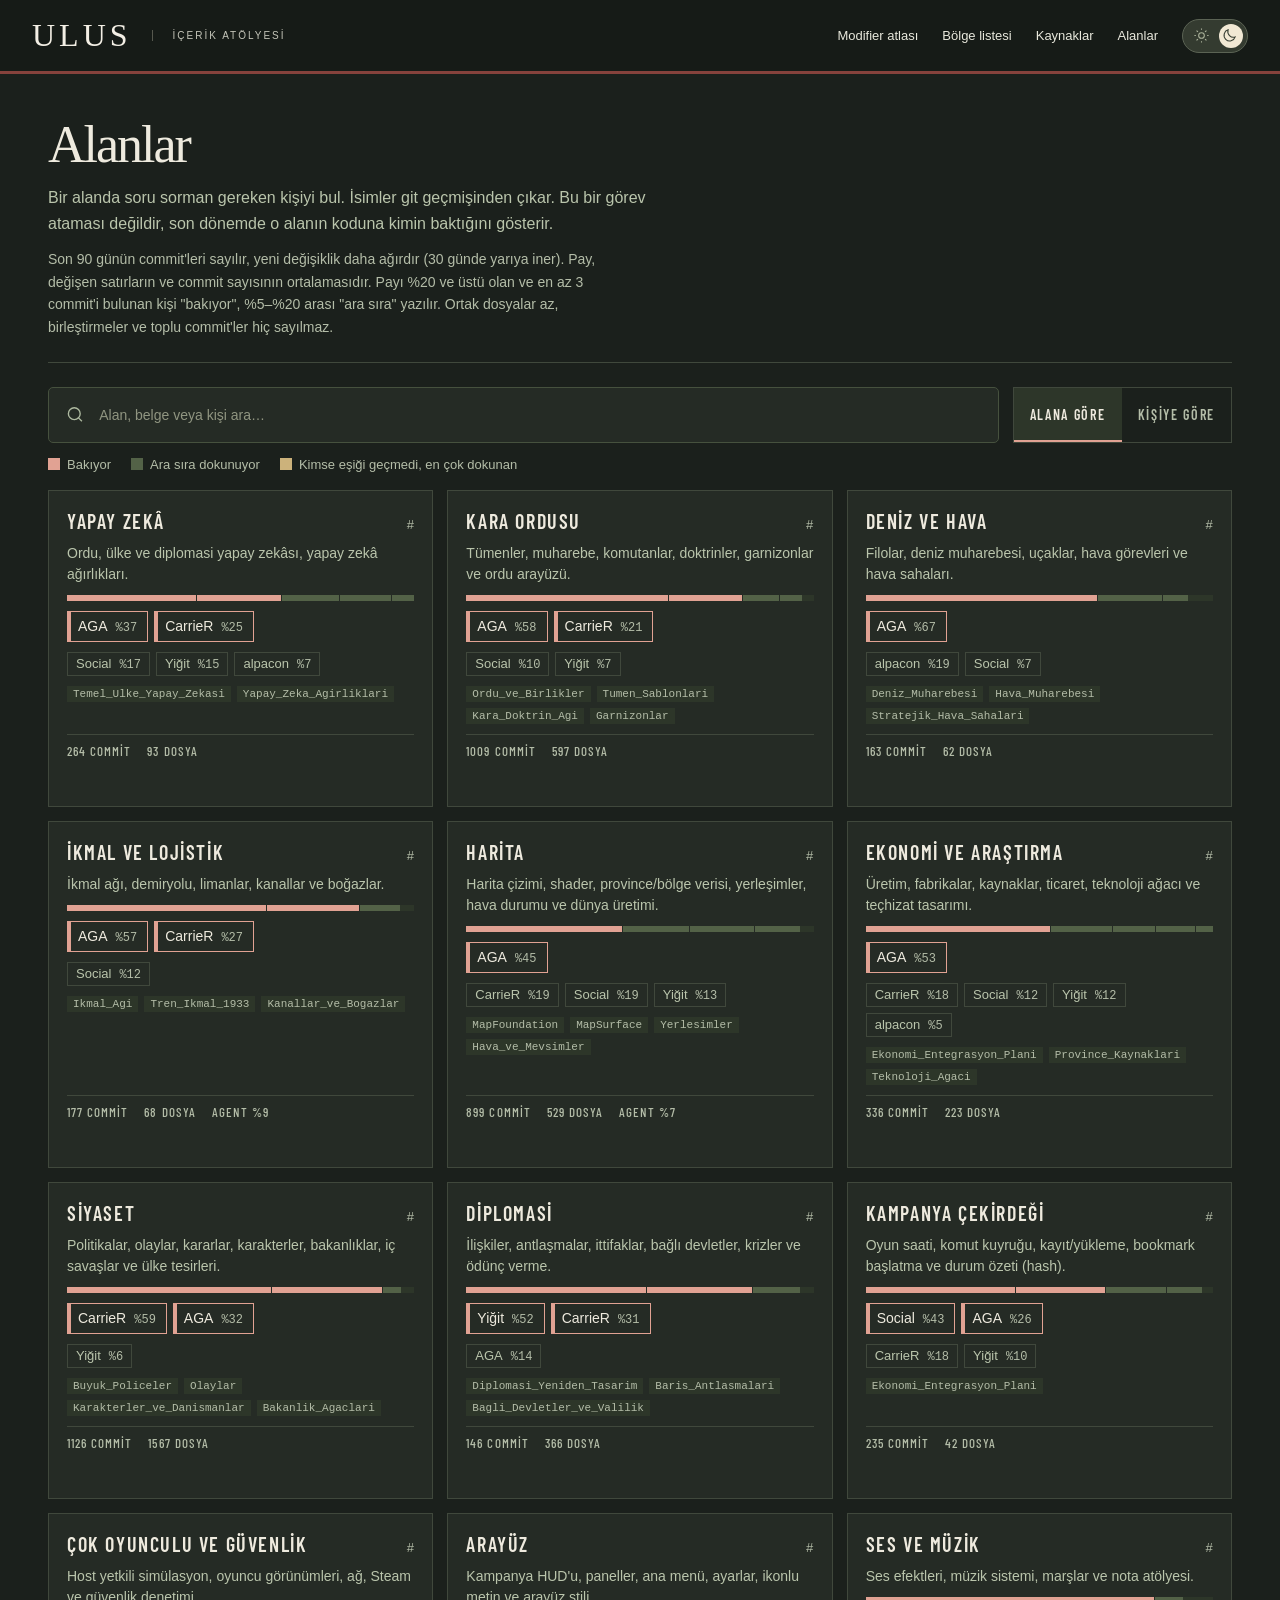
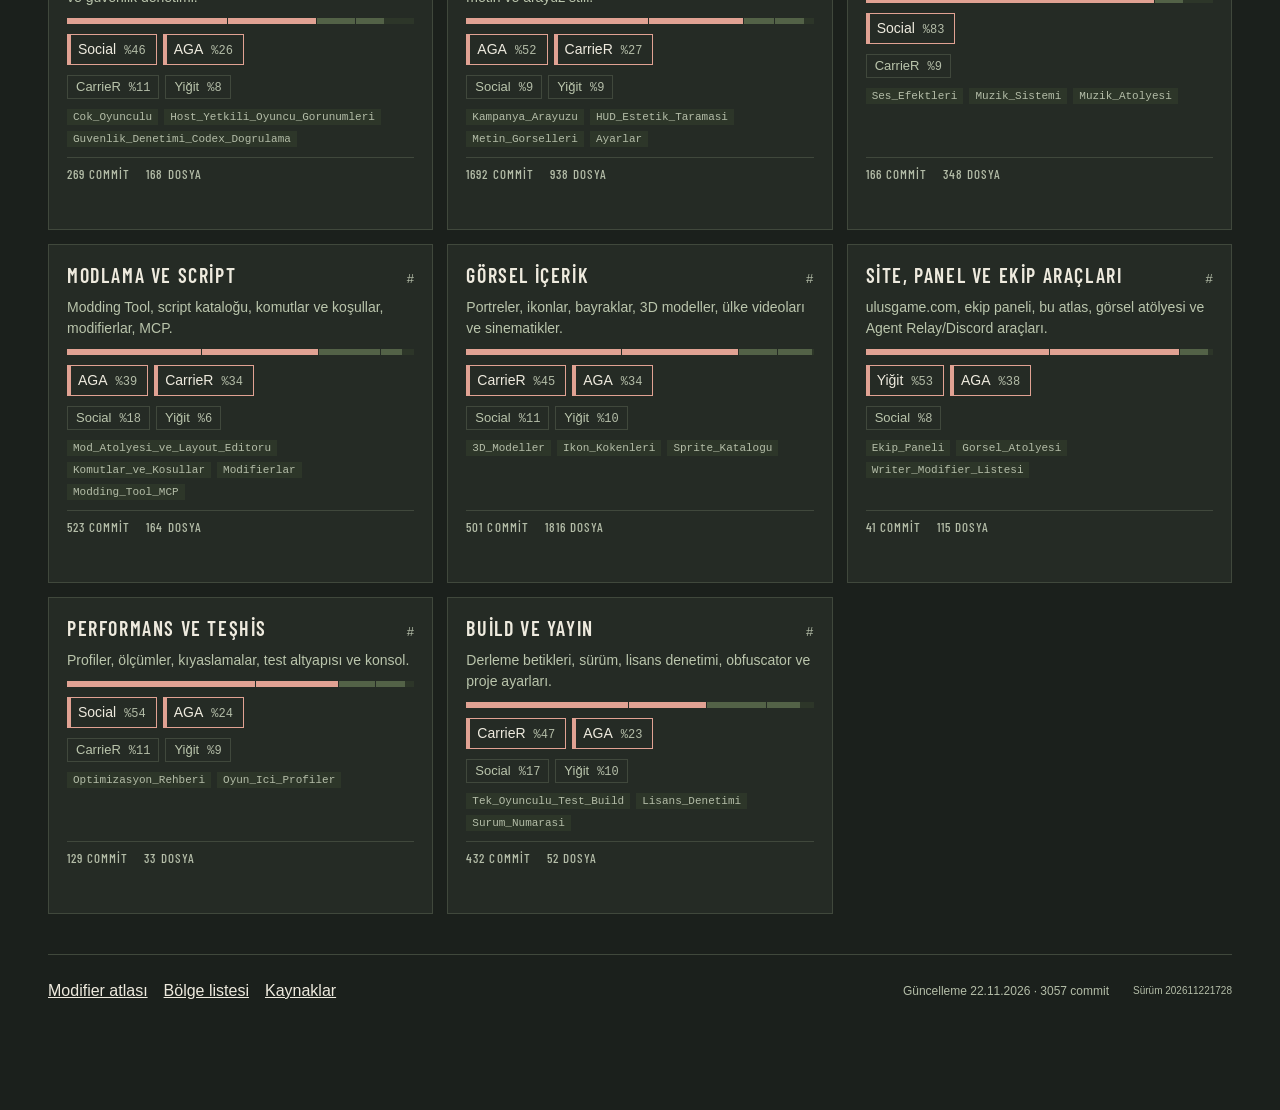
==== alanlar.html @ 279a250a "alan sayfası Atlasa Alanlar sayfası eklendi: hangi alana (yapay zekâ, ordu, harita, siyaset…) son 90" ====
<!doctype html>
<html lang="tr" data-theme="dark">
<head>
  <meta charset="utf-8">
  <meta name="viewport" content="width=device-width, initial-scale=1">
  <meta name="theme-color" content="#0d181d">
  <meta name="description" content="ULUS ekibinde hangi alana son dönemde kimin baktığı: git geçmişinden yapay zekâ, ordu, harita, siyaset ve diğer alanlar.">
  <title>Alanlar · ULUS</title>
  <script>window.ATLAS_VERSION='202611221728';(()=>{const check=()=>{try{fetch('version.json?t='+Date.now(),{cache:'no-store'}).then(r=>r.ok?r.json():null).then(v=>{if(!v||!v.version||v.version===window.ATLAS_VERSION)return;const u=new URL(location.href);if(u.searchParams.get('_v')===v.version)return;u.searchParams.set('_v',v.version);location.replace(u.href);}).catch(()=>{});}catch(e){}};check();addEventListener('pageshow',e=>{if(e.persisted)check();});document.addEventListener('visibilitychange',()=>{if(document.visibilityState==='visible')check();});document.addEventListener('DOMContentLoaded',()=>{for(const n of document.querySelectorAll('[data-atlas-version]'))n.textContent='Sürüm '+window.ATLAS_VERSION;});})();</script>
  <script src="theme.js?v=202611221728"></script>
  <link rel="icon" href="favicon.svg" type="image/svg+xml">
  <link rel="preconnect" href="https://fonts.googleapis.com">
  <link rel="preconnect" href="https://fonts.gstatic.com" crossorigin>
  <link rel="stylesheet" href="https://fonts.googleapis.com/css2?family=Barlow+Condensed:wght@500;600&family=Barlow:wght@400;500&family=Oswald:wght@500;600&display=swap">
  <link rel="stylesheet" href="style.css?v=202611221728">
  <link rel="stylesheet" href="atlas.css?v=202611221728">
  <link rel="stylesheet" href="theme.css?v=202611221728">
  <link rel="stylesheet" href="areas.css?v=202611221728">
  <script src="areas-data.js?v=202611221728" defer></script>
  <script src="areas.js?v=202611221728" defer></script>
</head>
<body>
  <a class="skip-link" href="#areaCatalogue">Alanlara geç</a>
  <header class="topbar area-header">
    <a class="brand" href="./" aria-label="ULUS Modifier Atlası ana sayfa">ULUS<span>İÇERİK ATÖLYESİ</span></a>
    <nav aria-label="Üst menü"><a href="./">Modifier atlası</a><a href="bolgeler.html">Bölge listesi</a><a href="kaynaklar.html">Kaynaklar</a><a href="alanlar.html" aria-current="page" class="nav-current">Alanlar</a><button type="button" class="theme-toggle" id="themeToggle" aria-label="Karanlık mod" aria-pressed="true" title="Aydınlık moda geç"><svg class="theme-sun" viewBox="0 0 24 24" fill="none" stroke="currentColor" stroke-width="1.5" aria-hidden="true"><circle cx="12" cy="12" r="4"/><path d="M12 2v2m0 16v2M2 12h2m16 0h2M5 5l2 2m10 10 2 2M5 19l2-2M17 7l2-2"/></svg><svg class="theme-moon" viewBox="0 0 24 24" fill="none" stroke="currentColor" stroke-width="1.5" aria-hidden="true"><path d="M20 14A8 8 0 0 1 10 4a8 8 0 1 0 10 10Z"/></svg></button></nav>
  </header>

  <main class="area-main">
    <section class="area-hero" aria-labelledby="pageTitle">
      <h1 id="pageTitle">Alanlar</h1>
      <p>Bir alanda soru sorman gereken kişiyi bul. İsimler git geçmişinden çıkar. Bu bir görev ataması değildir, son dönemde o alanın koduna kimin baktığını gösterir.</p>
      <p class="area-rule" id="areaRule"></p>
    </section>

    <section id="areaCatalogue" class="area-catalogue" aria-label="Alanlar">
      <div class="area-toolbar">
        <div class="search-box">
          <svg viewBox="0 0 24 24" fill="none" stroke="currentColor" stroke-width="1.6" aria-hidden="true"><circle cx="11" cy="11" r="7"/><path d="m20 20-4-4"/></svg>
          <input id="areaSearch" type="search" placeholder="Alan, belge veya kişi ara…" autocomplete="off" aria-label="Alan, belge veya kişi ara">
        </div>
        <div class="area-view" role="group" aria-label="Görünüm">
          <button type="button" data-view="alan" aria-pressed="true">Alana göre</button>
          <button type="button" data-view="kisi" aria-pressed="false">Kişiye göre</button>
        </div>
      </div>
      <ul class="area-legend" aria-label="İşaretler">
        <li><i class="chip-swatch lead" aria-hidden="true"></i>Bakıyor</li>
        <li><i class="chip-swatch occasional" aria-hidden="true"></i>Ara sıra dokunuyor</li>
        <li><i class="chip-swatch top" aria-hidden="true"></i>Kimse eşiği geçmedi, en çok dokunan</li>
      </ul>
      <div id="areaList" class="area-grid"></div>
      <p class="area-empty" id="areaEmpty" role="status" hidden>Bu aramayla eşleşen alan ya da kişi yok.</p>
      <noscript><p>Alanları görmek için JavaScript'i etkinleştir.</p></noscript>
    </section>

    <footer>
      <nav class="area-footer-links" aria-label="Atlas sayfaları"><a href="./">Modifier atlası</a><a href="bolgeler.html">Bölge listesi</a><a href="kaynaklar.html">Kaynaklar</a></nav>
      <span class="area-generated" id="areaGenerated"></span>
      <span class="footer-version" data-atlas-version></span>
    </footer>
  </main>
</body>
</html>
---- style.css ----
@charset "UTF-8";
:root{--paper:#f7f5ef;--white:#fffefa;--ink:#272a27;--muted:#73766e;--line:#dedfd5;--red:#8c3033;--red-soft:#f3e7e3;--olive:#687359;--gold:#b09561;--blue:#557b88;--radius:5px;font-family:"Segoe UI",Arial,sans-serif;color:var(--ink);background:var(--paper);font-synthesis:none;scroll-behavior:smooth}
*{box-sizing:border-box}body{margin:0}button,input,select{font:inherit}button,a,input,select{touch-action:manipulation}button{cursor:pointer}a{color:inherit}button{color:inherit}button:focus-visible,a:focus-visible,input:focus-visible,select:focus-visible{outline:3px solid #bd8154;outline-offset:4px}button:disabled{opacity:.45;cursor:not-allowed}[hidden]{display:none!important}.skip-link{position:fixed;z-index:99;top:8px;left:8px;background:var(--white);padding:12px;transform:translateY(-150%)}.skip-link:focus{transform:none}.small-cap{font-size:10px;font-weight:700;letter-spacing:1.6px}.topbar{height:86px;background:#252724;color:#f3efe5;display:flex;align-items:center;justify-content:space-between;padding:0 45px;border-bottom:3px solid var(--red)}.brand{font-family:Georgia,"Times New Roman",serif;text-decoration:none;font-size:38px;letter-spacing:4px;display:flex;align-items:center;gap:24px}.brand span{font:10px "Segoe UI",sans-serif;letter-spacing:2px;display:block;border-left:1px solid #56584e;padding-left:24px;color:#c4c5b9}.topbar nav{display:flex;align-items:center;gap:29px}.topbar nav a{font-size:12px;text-decoration:none;color:#e8e8dc}.topbar nav a:hover{color:#e6b8a7}.topbar nav a span{margin-left:5px}.edition{font-size:9px;letter-spacing:1.3px;color:#b7b9a8;border-left:1px solid #55584c;padding-left:29px}.layout{display:grid;grid-template-columns:226px minmax(0,1fr);max-width:1720px;margin:auto}.sidebar{padding:38px 19px;border-right:1px solid var(--line);position:sticky;top:0;height:100vh;align-self:start}.sidebar-heading{display:flex;justify-content:space-between;align-items:center;padding:0 10px;margin-bottom:27px}.index-mark{color:#919383;font-size:10px}.category-nav{display:grid;gap:7px}.nav-category{background:transparent;position:relative;border:0;border-radius:3px;display:flex;align-items:center;gap:10px;text-align:left;padding:13px 10px;width:100%;font-size:12px;line-height:1.3}.nav-category:hover{background:#eeeee5}.nav-category.active{background:var(--red-soft);color:var(--red)}.nav-category.active:before{content:"";width:3px;background:var(--red);height:23px;position:absolute;left:-19px;top:12px}.nav-category .nav-icon{width:20px;height:20px;display:flex;align-items:center}.nav-category svg{width:19px;height:19px}.nav-category .nav-count{margin-left:auto;font-size:10px;color:#8b8d7f;font-variant-numeric:tabular-nums}.nav-category.active .nav-count{color:var(--red)}.nav-label{flex:1}.nav-divider{height:1px;background:var(--line);margin:15px 10px}.sidebar-note{margin:40px 10px 20px;padding-top:24px;border-top:1px solid var(--line);display:flex;gap:11px}.note-symbol{border:1px solid #9ca08c;color:#7a8069;width:19px;height:19px;display:inline-flex;align-items:center;justify-content:center;border-radius:50%;font:italic 12px Georgia;flex-shrink:0}.sidebar-note p{margin:0;color:var(--muted);font-size:11px;line-height:1.9}.sidebar-note strong{color:#4e5545;font-weight:500}.sidebar-guide{margin:0 10px;display:flex;justify-content:space-between;font-size:10px;text-decoration:none;color:var(--red)}main{padding:47px 49px 0;min-width:0}.hero{display:grid;grid-template-columns:minmax(0,1fr) 350px;gap:35px;padding-bottom:42px;border-bottom:1px solid var(--line);align-items:center}.eyebrow{font-size:9px;font-weight:700;letter-spacing:1.9px;display:flex;align-items:center;gap:9px}.red-line{display:inline-block;width:22px;height:2px;background:var(--red)}h1{font:normal clamp(46px,4.7vw,71px)/1.12 Georgia,"Times New Roman",serif;letter-spacing:-3px;margin:25px 0 20px}h1 em{color:var(--red);font-weight:normal}.hero-copy>p{font-size:13px;color:#73766b;line-height:1.85;margin:0}.hero-meta{display:flex;gap:17px;color:#828575;font-size:9px;align-items:center;margin-top:25px}.hero-meta>span+span{padding-left:17px;border-left:1px solid var(--line)}.live-dot{width:5px;height:5px;border-radius:50%;background:var(--olive);display:inline-block;margin-right:5px;vertical-align:middle}.atlas-graphic{border:1px solid #d7dacd;background:#efefe7;position:relative;border-radius:3px;overflow:hidden}.graphic-top{display:flex;justify-content:space-between;padding:16px 18px;color:#687059;border-bottom:1px solid #dce0d0}.graphic-top .small-cap{font-size:8px;letter-spacing:1.5px}.mini-cross{font-size:16px;line-height:10px}.graphic-body{padding:23px 18px;display:flex;gap:20px;align-items:center}.donut{width:148px;height:148px;border-radius:50%;background:conic-gradient(var(--olive) 0 88.3721%,#c5aa78 88.3721% 97.6744%,#a6afa5 97.6744% 100%);position:relative;flex-shrink:0;display:grid;place-items:center;transform:rotate(-90deg)}.donut:before{content:"";position:absolute;inset:10px;background:#efefe7;border-radius:50%}.donut>div{position:relative;transform:rotate(90deg);text-align:center}.donut strong{display:block;font:normal 45px Georgia;letter-spacing:-3px}.donut strong span{font-size:15px;color:#929780;letter-spacing:-1px}.donut small{font-size:8px;color:#818773;display:block;margin-top:5px}.chart-legend{display:grid;gap:16px;flex:1}.chart-legend>span{font-size:9px;display:flex;align-items:center;gap:5px;white-space:nowrap}.chart-legend b{font-weight:600;margin-right:2px}.dot{width:6px;height:6px;border-radius:50%;display:inline-block;margin-right:2px}.active-dot{background:var(--olive)}.inactive-dot{background:#b99c65}.system-dot{background:#929f94}.graphic-bottom{display:flex;justify-content:space-between;border-top:1px solid #d7dbcd;padding:11px 14px;font-size:8px;color:#767e67}.catalogue{padding-top:35px;scroll-margin-top:20px}.catalogue-top{display:flex;justify-content:space-between;align-items:flex-end;margin-bottom:24px}.section-number{color:var(--red);font-size:8px;letter-spacing:1.6px}h2{font:normal 28px/1.2 Georgia,"Times New Roman",serif;letter-spacing:-.8px;margin:9px 0 0}.text-button{font-size:10px;border:0;background:transparent;color:var(--muted);padding:8px 0}.text-button span{font-size:15px;margin-left:8px}.search-row{display:flex;gap:14px}.search-box{height:52px;display:flex;align-items:center;gap:11px;background:var(--white);border:1px solid #d9dcd0;border-radius:3px;padding:0 16px;flex:1;min-width:0}.search-box:focus-within{border-color:var(--red)}.search-box svg{width:19px;height:19px;color:#838a77}.search-box input{width:100%;border:0;background:transparent;font-size:12px;outline:none;color:var(--ink);min-width:0}.search-box input::placeholder{color:#909581}.search-box input:focus-visible{outline:0}.search-box kbd{border:1px solid var(--line);padding:2px 6px;color:#9c9f94;border-radius:3px;font:11px monospace}.scenario-select{min-width:177px;border:1px solid #d9dcd0;border-radius:3px;background:var(--white);height:52px;display:flex;flex-direction:column;justify-content:center;padding:6px 12px}.scenario-select>span{font-size:8px;color:var(--muted);text-transform:uppercase;letter-spacing:1px;margin-bottom:3px}.scenario-select select{border:0;background:transparent;font-size:10px;color:#555e49;width:100%;outline-offset:2px}.filter-row{display:flex;justify-content:space-between;align-items:center;padding-top:18px;border-bottom:1px solid var(--line);gap:12px}.status-tabs{display:flex;gap:19px}.status-tabs button{border:0;border-bottom:2px solid transparent;background:none;font-size:10px;padding:10px 0 13px;color:var(--muted);white-space:nowrap}.status-tabs button.selected{border-color:var(--red);color:var(--red);font-weight:600}.status-tabs b{font-size:8px;font-weight:400;background:#e9ebe1;border-radius:3px;padding:2px 5px;margin-left:5px}.status-tabs button.selected b{background:var(--red-soft)}.result-count{font-size:9px;color:#8b907f;white-space:nowrap}.results-heading{display:flex;justify-content:space-between;align-items:center;margin:24px 0 15px;font-size:8px;color:#7e8573;letter-spacing:1.2px;font-weight:600}.key-hint{font-size:8px;letter-spacing:0;font-weight:400;color:#999f8d}.cards{display:grid;grid-template-columns:repeat(3,minmax(0,1fr));gap:14px}.modifier-card{--category-color:var(--olive);background:var(--white);border:1px solid #dedfd4;border-radius:3px;position:relative;transition:transform .15s,border-color .15s,box-shadow .15s;min-width:0}.modifier-card:hover{border-color:#b5baa5;box-shadow:0 4px 12px #34382008;transform:translateY(-2px)}.card-open{display:block;width:100%;height:100%;border:0;background:transparent;text-align:left;padding:18px 18px 13px;position:relative}.card-top{display:flex;justify-content:space-between;align-items:center;margin-bottom:15px;gap:5px}.card-icon{color:var(--category-color);width:31px;height:31px;border-radius:3px;background:color-mix(in srgb,var(--category-color) 9%,transparent);display:grid;place-items:center}.card-icon svg{width:19px;height:19px}.card-badges{display:flex;gap:5px;align-items:center;flex-wrap:wrap;justify-content:flex-end}.badge{font-size:8px;font-weight:500;padding:4px 6px;border-radius:3px;white-space:nowrap;background:#eef0e7;color:#7b846b}.badge-1939{background:#f4ebdf;color:#96743f}.badge-inactive{background:#f5edde;color:#9b773b}.badge-system{background:#e9eef0;color:#6c828c}.modifier-card h3{font:normal 18px/1.32 Georgia,"Times New Roman",serif;letter-spacing:-.35px;margin:0 0 9px;min-height:24px}.card-key{display:block;font:9px/1.45 Consolas,"Courier New",monospace;color:#8a907f;overflow-wrap:anywhere;margin-bottom:12px}.card-description{font-size:10px;line-height:1.8;margin:0;color:#818676;display:-webkit-box;-webkit-line-clamp:2;-webkit-box-orient:vertical;overflow:hidden;min-height:36px}.card-bottom{border-top:1px solid #eceee5;margin-top:16px;padding-top:11px;display:flex;justify-content:space-between;align-items:center;font-size:8px;color:#8d9481}.card-bottom .arrow{font-size:15px;color:var(--category-color)}.modifier-card[data-status="inactive"]{background:#fcfaf4}.modifier-card[data-status="system"]{background:#f6f9f7}.scope-note{font-size:11px;line-height:1.8;padding:14px 18px;background:#eeeede;border-left:3px solid var(--gold);margin-top:18px;color:#696d57}.empty-state{text-align:center;padding:65px 15px;border:1px dashed var(--line)}.empty-state>span{font-size:55px;color:#9ba18c}.empty-state h3{font:24px Georgia}.empty-state p{color:var(--muted);font-size:12px}.empty-state button{background:var(--red);color:var(--white);padding:10px 18px;border:0;border-radius:3px;font-size:11px}.guide{border-top:1px solid var(--line);padding:50px 0;margin-top:54px;display:grid;grid-template-columns:1fr 1.6fr;gap:50px;scroll-margin-top:20px}.guide-title h2{font-size:35px;line-height:1.18;margin:18px 0}.guide-title h2 em{color:var(--red);font-weight:normal}.guide-title p{font-size:12px;color:var(--muted);line-height:1.8;max-width:230px}.guide-content{display:grid;gap:23px}.scale-row{display:flex;gap:18px;padding-bottom:22px;border-bottom:1px solid var(--line)}.scale-row:last-child{border:0;padding-bottom:0}.scale-number{font:12px Georgia;color:#919780;padding-top:4px}.scale-row>div{flex:1;min-width:0}.scale-row h3{margin:0;font:21px Georgia;display:flex;justify-content:space-between}.scale-row h3>span{color:var(--red);font-size:20px}.scale-row p{font-size:10px;color:var(--muted);margin:6px 0 9px}.scale-row code{font-size:9px;color:#899277;background:#eeefe6;padding:4px 6px;border-radius:3px}.scale-demo{margin-top:16px;display:flex;gap:10px;align-items:center;font-size:10px}.scale-demo>span{color:var(--muted)}.scale-demo strong{font-weight:500;color:var(--red)}.demo-bar{height:7px;display:flex;flex:1;background:#e9ebdf;border-radius:1px;overflow:hidden;max-width:130px}.demo-bar i{background:#a4ac92}.demo-bar b{background:var(--red);min-width:3px}.scale-demo small{margin-left:auto;font-size:9px;color:#7c846c}.slot-demo{display:flex;gap:8px;align-items:center;margin-top:16px}.slot-demo i,.slot-demo b{width:26px;height:26px;background:#e6e9dc;border:1px solid #cbd0bc;display:grid;place-items:center;font-size:12px;font-style:normal;color:#859074}.slot-demo b{background:var(--red-soft);color:var(--red);border-color:#d9b4aa}.slot-demo>span{color:#8b947c;font-size:11px;margin:0 3px}.slot-demo small{margin-left:auto;font-size:9px;color:#7c846c}.notes-grid{border-top:1px solid var(--line);display:grid;grid-template-columns:repeat(2,1fr);gap:28px 45px;padding:35px 0 45px}.notes-grid article>.small-cap{font-size:8px;color:var(--red)}.notes-grid h3{font:19px Georgia;margin:10px 0}.notes-grid p{font-size:11px;color:var(--muted);line-height:1.9;margin:0}.notes-grid code{font-size:10px;color:#626c52}footer{border-top:1px solid var(--line);padding:27px 0 30px;display:flex;align-items:center;gap:30px}.footer-brand{font:26px Georgia;letter-spacing:3px}.footer-brand span{display:block;font:7px "Segoe UI",sans-serif;letter-spacing:1.4px;margin-top:5px;color:var(--red)}footer p{font-size:8px;color:#979c8b;line-height:1.8;flex:1}footer>a{font-size:9px;color:var(--muted);text-decoration:none}dialog{width:min(600px,calc(100% - 32px));max-height:90vh;border:1px solid #cfd3c1;background:var(--white);border-radius:5px;padding:26px;box-shadow:0 24px 80px #14181040;color:var(--ink)}dialog::backdrop{background:#20251f80;backdrop-filter:blur(3px)}.dialog-head{display:flex;justify-content:space-between;align-items:center;margin-bottom:18px;color:var(--red)}.icon-button{border:1px solid var(--line);width:30px;height:30px;border-radius:3px;background:transparent;font-size:12px}.detail-title{font:32px/1.17 Georgia;margin:0 0 10px;letter-spacing:-.8px}.detail-key-row{display:flex;gap:10px;align-items:center;margin-bottom:20px;flex-wrap:wrap}.detail-key-row code{font-size:12px;color:#818a73;overflow-wrap:anywhere}.copy-key{border:0;background:#eef0e7;color:#687557;padding:5px 9px;font-size:9px;border-radius:3px}.detail-description{font-size:13px;line-height:1.85;color:#6d7562}.detail-facts{display:grid;grid-template-columns:1fr 1fr;gap:15px;margin:22px 0;border-block:1px solid var(--line);padding:16px 0}.detail-facts span{font-size:9px;display:block;color:#8e9780;margin-bottom:6px;text-transform:uppercase;letter-spacing:1px}.detail-facts strong{font-size:11px;font-weight:500}.value-editor{display:flex;align-items:center;justify-content:space-between;gap:15px;margin:20px 0}.value-editor label{font-size:11px;font-weight:600}.value-editor label small{font-size:10px;font-weight:400;display:block;margin-top:5px;color:#8c957d}.value-editor input{width:110px;border:1px solid #cfd4c2;border-radius:3px;background:var(--paper);padding:10px;font-size:14px}.value-result{padding:13px 14px;background:#eff2e8;color:#6b785a;display:flex;justify-content:space-between;align-items:center;font-size:10px;margin-bottom:17px}.value-result strong{font:22px Georgia;color:var(--red)}.code-label{display:flex;align-items:center;justify-content:space-between;margin:20px 0 9px}.code-label>.small-cap{color:#858d78;font-size:8px}.code-label button,.dialog-actions button{background:var(--red);color:#fff6e8;border:0;border-radius:3px;padding:8px 13px;font-size:10px}.code-box{white-space:pre-wrap;overflow-wrap:anywhere;font:11px/1.8 Consolas,monospace;background:#292d26;color:#e6e9da;padding:17px;border-radius:3px;margin:0}.detail-note{font-size:10px;color:#89927c;line-height:1.8;margin:13px 0 0}.detail-alert{font-size:12px;color:#8b6a39;background:#f6efdf;padding:15px;line-height:1.8;border-left:3px solid #b79b69}.dialog-actions{display:flex;justify-content:flex-end;margin-top:20px}.toast{position:fixed;bottom:26px;left:50%;transform:translate(-50%,15px);opacity:0;background:#2a3027;color:#f9f5e9;padding:12px 22px;border-radius:4px;font-size:12px;z-index:100;pointer-events:none;transition:opacity .2s,transform .2s;box-shadow:0 4px 20px #1d271d26}.toast.visible{opacity:1;transform:translate(-50%,0)}.noscript{background:#f6dfb5;padding:20px;position:fixed;bottom:0;left:0;right:0;text-align:center}
.card-description{font-size:12px}.card-key{font-size:10px}.card-bottom{font-size:9px}.badge{font-size:9px}.status-tabs button{font-size:11px}
@media(min-width:1550px){main{padding-inline:62px}.hero{grid-template-columns:1fr 380px}.graphic-body{gap:27px}.cards{gap:18px}.card-open{padding:22px}}
@media(max-width:1250px){.topbar{padding-inline:28px}.edition{display:none}.layout{grid-template-columns:205px minmax(0,1fr)}main{padding:34px 30px 0}.hero{grid-template-columns:1fr 315px;gap:22px}.graphic-body{gap:12px;padding:20px 14px}.donut{width:132px;height:132px}.chart-legend>span{font-size:8px}.hero-meta{font-size:8px;gap:9px}.hero-meta>span+span{padding-left:9px}.cards{grid-template-columns:repeat(2,minmax(0,1fr))}.sidebar{padding-inline:15px}.nav-category.active:before{left:-15px}.guide{gap:30px}}
@media(max-width:1000px){.hero{grid-template-columns:1fr}.atlas-graphic{display:none}.hero-meta{font-size:9px;gap:15px}.hero-meta>span+span{padding-left:15px}.guide{grid-template-columns:1fr}.guide-title p{max-width:100%}.guide-title h2 br{display:none}.guide-title h2 em{margin-left:5px}.key-hint{display:none}.topbar nav{gap:20px}.brand span{font-size:8px;letter-spacing:1.2px}.status-tabs{gap:13px}.status-tabs button{font-size:9px}.scenario-select{min-width:155px}.result-count{font-size:8px}.notes-grid{gap:25px}}
@media(max-width:740px){.topbar{height:72px;padding:0 21px}.brand{font-size:30px;gap:13px}.brand span{padding-left:13px;font-size:7px;letter-spacing:1px}.topbar nav a{font-size:10px}.topbar nav a:first-child{display:none}.layout{display:flex;flex-direction:column}.sidebar{position:static;height:auto;width:100%;padding:12px 0;border-right:0;border-bottom:1px solid var(--line);overflow:hidden;order:0}.sidebar-heading,.sidebar-note,.sidebar-guide,.nav-divider{display:none}.category-nav{display:flex;gap:5px;overflow-x:auto;scrollbar-width:thin;padding:0 17px 4px}.nav-category{width:auto;min-width:max-content;padding:10px;font-size:10px;gap:7px}.nav-category .nav-icon{width:16px;height:16px}.nav-category svg{width:16px;height:16px}.nav-category.active:before{display:none}.nav-category .nav-count{font-size:8px;margin-left:3px}main{width:100%;padding:30px 21px 0}.hero{padding-bottom:30px}.eyebrow{font-size:8px;letter-spacing:1.25px}h1{font-size:53px;letter-spacing:-2.5px;margin:20px 0 14px}.hero-copy>p{font-size:12px}.hero-meta{margin-top:19px;font-size:8px;gap:10px}.hero-meta>span+span{padding-left:10px}.catalogue{padding-top:27px}.catalogue-top{margin-bottom:20px}h2{font-size:26px}.text-button{font-size:9px}.search-row{flex-direction:column;gap:10px}.search-box{flex:auto;height:48px;padding:0 12px}.search-box input{font-size:11px}.scenario-select{height:39px;flex-direction:row;justify-content:space-between;align-items:center;padding-inline:12px}.scenario-select>span{margin:0}.scenario-select select{width:auto;font-size:10px}.filter-row{align-items:stretch;gap:0;flex-direction:column;padding-top:11px}.status-tabs{justify-content:space-between;gap:8px}.status-tabs button{font-size:9px;padding-bottom:11px}.status-tabs b{font-size:7px;margin-left:3px;padding-inline:4px}.result-count{text-align:right;padding:9px 0 8px}.cards{grid-template-columns:1fr;gap:12px}.results-heading{margin-top:20px}.card-open{padding:18px}.card-top{margin-bottom:12px}.modifier-card h3{font-size:22px;min-height:0}.card-description{font-size:12px;line-height:1.8;min-height:0}.card-key{font-size:10px}.badge{font-size:9px}.card-bottom{font-size:9px;margin-top:16px}.guide{margin-top:37px;padding:34px 0;gap:20px}.guide-title h2{font-size:31px}.guide-title h2 br{display:block}.guide-title h2 em{margin-left:0}.guide-title p{font-size:12px}.scale-row p{font-size:11px}.scale-row code{font-size:10px}.notes-grid{grid-template-columns:1fr;padding-top:29px;gap:25px}.notes-grid p{font-size:12px}.notes-grid h3{font-size:21px}footer{flex-wrap:wrap;gap:15px;padding-block:24px}footer p{flex-basis:70%;font-size:8px;margin:0}footer>a{margin-left:auto}dialog{padding:21px}.detail-title{font-size:29px}.code-box{font-size:10px}.detail-facts{gap:12px}}
@media(prefers-reduced-motion:reduce){:root{scroll-behavior:auto}*{transition:none!important}}
@media print{.topbar,.sidebar,.search-row,.filter-row,.text-button,.guide,dialog,.toast,.key-hint,.scope-note{display:none!important}.layout{display:block}main{padding:0}.hero{display:block;padding:10px 0}.hero-copy>p,.hero-meta,.atlas-graphic{display:none}h1{font-size:30px;margin:5px 0}.cards{grid-template-columns:repeat(2,1fr);gap:8px}.modifier-card{break-inside:avoid}.card-open{padding:12px}.card-description{-webkit-line-clamp:unset}.notes-grid{break-inside:avoid}.card-bottom .arrow{display:none}}
---- atlas.css ----
/* Reading and discovery layout. Theme colours remain in theme.css. */
:root{--soft-surface:#eef0e6;--secondary-ink:#626b58;--action-bg:#8c3033;--action-ink:#fff8ed;--status-border:#d2d7c7}
:root[data-theme="dark"]{--soft-surface:#2d3629;--secondary-ink:#bac5ac;--action-bg:#954b42;--action-ink:#fff5e5;--status-border:#536247}
html{scroll-padding-top:94px}
.topbar{height:74px;padding:0 32px;position:sticky;top:0;z-index:20}
.brand{font-size:32px;gap:20px}.brand span{font-size:10px;padding-left:20px}
.topbar nav{gap:24px}.topbar nav a{font-size:13px}.edition{font-size:10px;padding-left:24px}
.layout{grid-template-columns:220px minmax(0,1fr);max-width:1680px}
.sidebar{top:74px;height:calc(100vh - 74px);padding:28px 16px;overflow-y:auto;scrollbar-width:thin}
.sidebar-heading{padding:0 10px;margin-bottom:18px}.small-cap{font-size:11px;letter-spacing:1.3px}
.category-nav{gap:4px}.nav-category{font-size:13px;padding:12px 10px;min-height:44px;gap:10px}
.nav-category .nav-count{font-size:12px}.nav-category.active:before{left:-16px;top:11px}
.nav-category.no-matches:not(.active){opacity:.5}.nav-count-hint{font-size:10px;color:var(--muted);line-height:1.6;margin:15px 10px 0}
.sidebar-note{margin:28px 10px 18px;padding-top:20px}.sidebar-note p{font-size:12px;line-height:1.8}.sidebar-guide{font-size:12px}
main{padding:28px 36px 80px}
.hero{grid-template-columns:minmax(0,1fr) 326px;gap:32px;padding-bottom:25px}
.eyebrow{font-size:10px;letter-spacing:1.5px}
h1{font-size:52px;letter-spacing:-2px;margin:14px 0 12px;line-height:1.1}
.hero-copy>p{font-size:14px;line-height:1.65}.hero-meta{font-size:11px;margin-top:16px;gap:16px;flex-wrap:wrap}.hero-meta>span+span{padding-left:16px}
.atlas-graphic{display:block;padding:18px;border-radius:5px}
.overview-heading{display:flex;align-items:baseline;justify-content:space-between;gap:15px}
.overview-heading>strong{font:32px Georgia;white-space:nowrap}.overview-heading>strong span{font:12px "Segoe UI",sans-serif;letter-spacing:0;color:var(--muted)}
.overview-heading>span{font-size:11px;color:var(--muted)}
.overview-bar{display:flex;height:8px;gap:3px;border-radius:4px;overflow:hidden;margin:13px 0}
.overview-bar i{flex:139;background:var(--olive)}.overview-bar b{flex:8;background:#b99c65}.overview-bar span{flex:2;background:#929f94}
.chart-legend{display:flex;gap:12px;justify-content:space-between}.chart-legend>span{font-size:10px;gap:3px}.dot{width:6px;height:6px}
.graphic-bottom{margin:16px -18px -18px;padding:10px 16px;font-size:10px;gap:12px}
.catalogue{padding-top:24px;scroll-margin-top:90px}.catalogue-top{margin-bottom:16px;align-items:center}.catalogue-top h2{font-size:24px;margin:0}
.text-button{font-size:12px;padding:8px 0}.text-button span{margin-left:5px}
.search-row{display:flex;gap:12px}.search-box{height:56px;padding:0 16px;gap:12px;border-radius:5px}.search-box input{font-size:14px}.search-box svg{width:21px;height:21px}.search-box kbd{font-size:12px}
.scenario-select{height:56px;min-width:170px;padding:7px 12px;border-radius:5px}.scenario-select>span{font-size:10px;letter-spacing:.8px}.scenario-select select{font-size:12px;margin-top:3px}.scale-select{min-width:145px}
.filter-row{padding-top:10px;gap:0 14px;flex-wrap:wrap}.status-tabs{gap:22px}.status-tabs button{font-size:12px;padding:13px 0;min-height:44px}.status-tabs b{font-size:10px;padding:3px 6px}.result-count{font-size:12px}
.catalogue-toggles{display:flex;flex-wrap:wrap;gap:0 14px}
.catalogue-toggles label{display:inline-flex;align-items:center;gap:8px;min-height:44px;color:var(--ink);cursor:pointer}
.catalogue-toggles input{margin:0;accent-color:var(--brick,var(--red));cursor:pointer}
.resource-search-link{display:inline-block;margin:4px 0 12px}
@media(max-width:740px){.topbar nav .guide-nav{display:none}}
.scope-note{font-size:12px;padding:12px 16px;margin-top:16px;border-radius:0 4px 4px 0}
.results-heading{margin:23px 0 16px;align-items:center;gap:20px;letter-spacing:0;font-weight:400}
.results-heading h3{font:25px/1.2 Georgia;letter-spacing:-.5px;margin:0;color:var(--ink)}
.results-heading p{font-size:12px;line-height:1.65;max-width:660px;margin:6px 0 0;color:var(--muted)}
.results-title{display:flex;align-items:center;gap:12px;flex-wrap:wrap}.results-title .result-count{font-size:11px;border:1px solid var(--line);border-radius:20px;padding:4px 9px;margin:0}
.scale-help{font-size:11px;color:var(--red);text-decoration:none;white-space:nowrap}.scale-help span{margin-left:4px}
.army-filters{display:flex;gap:8px;flex-wrap:wrap;margin:0 0 18px}
.army-filters button{font-size:12px;border:1px solid var(--line);border-radius:20px;background:transparent;padding:8px 13px;min-height:36px;display:flex;gap:9px;align-items:center}
.army-filters button b{font-size:11px;font-weight:400;color:var(--muted)}
.army-filters button.selected{background:var(--soft-surface);border-color:var(--status-border);color:var(--ink)}
.cards{grid-template-columns:repeat(3,minmax(0,1fr));gap:16px;align-items:stretch}
.modifier-card{display:flex;flex-direction:column;padding:19px;border-radius:6px;transition:border-color .15s,box-shadow .15s,transform .15s}
.modifier-card:hover{transform:translateY(-2px)}
.modifier-card.in-bundle{border-color:var(--red)}
.card-top{display:flex;align-items:center;justify-content:space-between;margin:0 0 12px;gap:8px;min-height:28px}
.card-category{font-size:10px;color:var(--muted);display:flex;align-items:center;gap:7px;min-width:0}
.card-icon{width:26px;height:26px;flex-shrink:0}.card-icon svg{width:17px;height:17px}.badge{font-size:10px;padding:5px 7px}
.card-open{padding:0;height:auto;flex:1;display:flex;flex-direction:column;align-items:stretch;justify-content:flex-start;position:static}
.modifier-card h3{font:21px/1.3 Georgia;letter-spacing:-.4px;margin:0 0 10px;min-height:0}
.card-description{font-size:13px;line-height:1.7;-webkit-line-clamp:3;min-height:0;color:var(--muted)}
.card-change{align-self:flex-start;margin-top:6px;font-size:12px;font-weight:600;color:var(--red)}
.card-key-row{display:flex;align-items:center;gap:6px;padding:6px 6px 6px 10px;background:var(--soft-surface);border-radius:4px;margin-top:17px;border:1px solid transparent}
.card-key{font:11px/1.5 Consolas,monospace;color:var(--secondary-ink);margin:0;flex:1;overflow-wrap:anywhere;min-width:0;user-select:all}
.key-copy-button{width:28px;min-width:28px;height:28px;display:grid;place-items:center;border:0;border-radius:3px;background:transparent;color:var(--secondary-ink)}
.key-copy-button svg{width:15px;height:15px}.key-copy-button:hover{background:var(--white);color:var(--red)}
.key-bundle-button{font-size:10px;height:28px;padding:0 8px;border:1px solid var(--line);border-radius:3px;background:var(--white);color:var(--secondary-ink);white-space:nowrap;font-weight:500}
.key-bundle-button:hover{border-color:var(--red);color:var(--red)}
.key-bundle-button.added{background:var(--red-soft);border-color:var(--red);color:var(--red)}
.card-bottom{font-size:11px;margin-top:14px;padding-top:12px;min-height:30px;gap:8px}
.scale-hint{font-family:Consolas,monospace;font-size:10px;line-height:1.5;color:var(--muted)}
.card-details{display:flex;align-items:center;gap:6px;border:0;background:transparent;color:var(--red);padding:2px;min-width:24px;min-height:24px;font-size:18px;flex-wrap:wrap;justify-content:flex-end}
.bookmark-mark{font:9px "Segoe UI",sans-serif;color:var(--secondary-ink);border:1px solid var(--line);border-radius:3px;padding:3px 5px}
.doctrine-mark{border-color:#9c7b4f66;color:#9c7b4f}
:root[data-theme="dark"] .doctrine-mark{border-color:#ccb27b55;color:#ccb27b}
.empty-state{border-radius:6px;padding:40px 20px}.empty-state p{font-size:13px;line-height:1.8}.empty-state button{font-size:12px;min-height:40px;margin:8px 4px 0}.empty-state .secondary-action{background:transparent;color:var(--red);border:1px solid var(--line)}
.guide{margin-top:40px;padding:36px 0;gap:42px;scroll-margin-top:96px}.guide-title h2{font-size:34px}.guide-title p{font-size:13px;max-width:290px}
.scale-row h3{font-size:24px}.scale-row p{font-size:12px}.scale-row code{font-size:12px}.scale-number{font-size:13px}.scale-demo{font-size:12px}.scale-demo small,.slot-demo small{font-size:11px}.demo-bar{max-width:150px}
.notes-grid{gap:26px 36px;padding-bottom:34px}.notes-grid article>.small-cap{font-size:10px}.notes-grid h3{font-size:21px}.notes-grid p{font-size:12px}.notes-grid code{font-size:12px}
footer p{font-size:10px}footer>a{font-size:12px}.footer-brand span{font-size:8px}
dialog{padding:26px;width:min(640px,calc(100% - 32px));max-height:calc(100dvh - 48px);border-radius:8px;scrollbar-width:thin}
.dialog-head{margin-bottom:20px}.dialog-head>.small-cap{font-size:10px}.icon-button{width:36px;height:36px}
.detail-title{font-size:32px}.detail-key-row{gap:10px}.detail-key-row code{font-size:13px}.copy-key{font-size:11px;min-height:30px}
.detail-description{font-size:14px;line-height:1.75}.detail-facts{margin:18px 0}.detail-facts span{font-size:10px}.detail-facts strong{font-size:12px}
.detail-change{margin:10px 0;font-size:13px;line-height:1.5;color:var(--secondary-ink)}
.detail-change strong{color:var(--red)}
.detail-source{font-size:12px;line-height:1.65;color:var(--secondary-ink);background:var(--soft-surface);padding:10px 13px;border-radius:5px;margin:0 0 16px}
.value-editor{margin:18px 0 12px}.value-editor label{font-size:13px}.value-editor label small{font-size:12px;margin-top:7px}.value-editor input{font-size:17px;padding:10px;width:120px;min-height:44px}
.value-editor input[aria-invalid="true"]{border-color:var(--red)}
.value-presets{display:flex;gap:7px;align-items:center;flex-wrap:wrap;margin:0 0 14px}.value-presets>span{font-size:11px;color:var(--muted);margin-right:5px}
.value-presets button{font-size:11px;min-height:32px;padding:5px 9px;border:1px solid var(--line);border-radius:4px;background:transparent;color:var(--ink)}
.value-presets button:hover{border-color:var(--red);color:var(--red)}
.vanilla-samples{margin:0 0 16px;padding:11px 13px;border:1px solid var(--line);border-radius:5px;background:color-mix(in srgb,var(--soft-surface) 55%,transparent)}
.vanilla-samples-title{display:block;font-size:10px;letter-spacing:.9px;text-transform:uppercase;color:var(--muted);margin-bottom:8px;font-weight:600}
.vanilla-samples-list{display:flex;flex-wrap:wrap;gap:6px}
.sample-chip{font-size:11px;padding:5px 9px;border:1px solid var(--line);border-radius:4px;background:var(--white);color:var(--ink);display:inline-flex;align-items:center;gap:6px;text-align:left;line-height:1.3}
.sample-chip:hover{border-color:var(--red);color:var(--red)}
.sample-chip small{font-size:9px;text-transform:uppercase;letter-spacing:.6px;color:var(--muted);padding:1px 4px;background:var(--soft-surface);border-radius:3px}
.sample-chip b{font-family:Consolas,monospace;color:var(--red);font-weight:600}
.value-result{font-size:12px;padding:14px 16px;border-radius:5px;gap:14px}.value-result strong{font-size:27px;white-space:nowrap}
.format-tabs{display:flex;gap:6px;flex-wrap:wrap;margin:16px 0 8px}
.format-tabs button{font-size:11px;padding:6px 11px;border:1px solid var(--line);border-radius:4px;background:transparent;color:var(--muted)}
.format-tabs button.active{background:var(--soft-surface);border-color:var(--status-border);color:var(--ink);font-weight:600}
.code-label>.small-cap{font-size:9px;letter-spacing:1px}.code-label button,.dialog-actions button{font-size:12px;min-height:36px;padding:8px 12px;background:var(--action-bg);color:var(--action-ink)}
.dialog-actions{margin-top:18px;gap:10px;justify-content:space-between;flex-wrap:wrap}
.dialog-actions .secondary-btn{background:transparent;color:var(--ink);border:1px solid var(--line)}
.dialog-actions .secondary-btn:hover{border-color:var(--red);color:var(--red)}
.code-box{font-size:12px;line-height:1.8;padding:18px;border-radius:5px}.detail-note{font-size:11px;line-height:1.8}.detail-alert{font-size:13px;border-radius:0 4px 4px 0}
.toast{font-size:13px;max-width:calc(100% - 32px);width:max-content;text-align:center}

/* Floating multi-modifier bundle builder */
.bundle-bar{position:fixed;right:24px;bottom:20px;z-index:40;display:flex;align-items:center;justify-content:space-between;gap:18px;padding:12px 16px;border-radius:8px;background:var(--white);border:1px solid var(--red);box-shadow:0 12px 36px #00000045;max-width:calc(100% - 32px)}
.bundle-bar-info{display:flex;align-items:center;gap:12px;min-width:0}
.bundle-badge{background:var(--action-bg);color:var(--action-ink);font:600 12px Consolas,monospace;padding:5px 9px;border-radius:4px;white-space:nowrap}
.bundle-bar-info strong{display:block;font-size:13px;color:var(--ink)}
.bundle-bar-info small{display:block;font-size:11px;color:var(--muted);white-space:nowrap;overflow:hidden;text-overflow:ellipsis;max-width:260px}
.bundle-bar-actions{display:flex;align-items:center;gap:8px;flex-shrink:0}
.bundle-primary,.bundle-secondary{font-size:12px;min-height:36px;padding:7px 12px;border-radius:4px;border:0}
.bundle-primary{background:var(--action-bg);color:var(--action-ink);font-weight:600}
.bundle-secondary{background:var(--soft-surface);color:var(--ink);border:1px solid var(--line)}
.bundle-clear{width:32px;height:32px;border:1px solid var(--line);border-radius:4px;background:transparent;color:var(--muted);font-size:12px}
.bundle-clear:hover{border-color:var(--red);color:var(--red)}
.bundle-list{display:grid;gap:8px;margin:14px 0;max-height:260px;overflow-y:auto;padding-right:4px}
.bundle-item{display:grid;grid-template-columns:minmax(0,1fr) 105px 86px 30px;align-items:center;gap:10px;padding:9px 11px;border:1px solid var(--line);border-radius:5px;background:var(--soft-surface)}
.bundle-item-title strong{display:block;font-size:13px;line-height:1.3}
.bundle-item-title code{font:10px Consolas,monospace;color:var(--secondary-ink)}
.bundle-item input{width:100%;padding:6px 8px;font-size:13px;border:1px solid var(--line);border-radius:4px;background:var(--white);color:var(--ink)}
.bundle-item-preview{font:600 12px Georgia,serif;color:var(--red);text-align:right;white-space:nowrap}
.bundle-item button{width:28px;height:28px;border:0;border-radius:4px;background:transparent;color:var(--muted)}
.bundle-item button:hover{color:var(--red);background:var(--white)}

@media(min-width:1550px){main{padding-inline:46px}.cards{gap:20px}.modifier-card{padding:22px}}
@media(max-width:1240px){.cards{grid-template-columns:repeat(2,minmax(0,1fr))}.topbar{padding-inline:24px}.edition{display:none}main{padding-inline:28px}.hero{grid-template-columns:1fr 300px;gap:22px}.overview-heading>strong{font-size:28px}.chart-legend{gap:6px}.chart-legend>span{font-size:9px}}
@media(max-width:1130px){.hero{grid-template-columns:1fr}.atlas-graphic{display:none}.hero-meta{font-size:11px}.search-row{display:grid;grid-template-columns:1fr 1fr}.search-box{grid-column:1/-1}.scenario-select{min-width:0;height:48px;flex-direction:row;align-items:center;justify-content:space-between;gap:10px}.scenario-select select{width:auto;font-size:12px;margin:0}.scenario-select>span{margin:0}.status-tabs{gap:16px}.result-count{font-size:10px}.scale-help{display:none}}
@media(max-width:960px){.layout{grid-template-columns:195px minmax(0,1fr)}.sidebar{padding-inline:12px}.nav-category{font-size:12px;padding-inline:8px}.nav-category.active:before{left:-12px}main{padding-inline:24px}.nav-count-hint{font-size:9px}.nav-category .nav-count{font-size:11px}.sidebar-note{display:none}.sidebar-guide{margin-top:25px}.status-tabs{gap:11px}.status-tabs button{font-size:11px}.filter-row{flex-wrap:wrap;gap:0}.result-count{margin-left:auto;padding:10px 0;font-size:11px}.results-heading{margin-top:20px}.cards{gap:12px}.modifier-card{padding:16px}.card-category{font-size:9px}.card-key{font-size:10px}.card-description{font-size:12px}.modifier-card h3{font-size:21px}.guide{grid-template-columns:1fr;gap:20px}.guide-title p{max-width:none}.guide-title h2 br{display:none}.guide-title h2 em{margin-left:5px}.guide-content{gap:20px}}
@media(max-width:740px){html{scroll-padding-top:124px}.topbar{height:64px;padding-inline:20px}.brand{font-size:29px}.brand span,.topbar nav a:first-child{display:none}.topbar nav{gap:14px}.topbar nav a{font-size:11px}.layout{display:flex;flex-direction:column}.sidebar{position:sticky;top:64px;z-index:15;height:auto;background:var(--paper);padding:10px 0 7px;border-right:0;overflow:visible}.sidebar-heading,.nav-count-hint,.sidebar-guide,.nav-divider{display:none}.category-nav{display:flex;gap:6px;overflow-x:auto;padding:0 16px 4px;scrollbar-width:none}.nav-category{min-width:max-content;width:auto;padding:9px 11px;font-size:12px;min-height:38px;border:1px solid var(--line);border-radius:20px;gap:7px}.nav-category.active{border-color:var(--status-border)}.nav-category.active:before{display:none}.nav-category .nav-count{font-size:10px}.nav-icon{display:none!important}main{padding:22px 20px 96px}.hero{padding-bottom:21px}.eyebrow{font-size:9px;letter-spacing:1.1px}h1{font-size:44px;margin:12px 0;letter-spacing:-1.7px}.hero-copy>p{font-size:13px;line-height:1.7}.hero-meta{font-size:9px;margin-top:12px;gap:12px}.hero-meta>span+span{padding-left:12px}.catalogue{padding-top:20px;scroll-margin-top:129px}.catalogue-top h2{font-size:23px}.text-button{font-size:11px}.search-box{height:52px;padding:0 12px}.search-box input{font-size:13px}.search-box kbd{display:none}.search-row{gap:9px}.scenario-select{height:54px;flex-direction:column;align-items:flex-start;justify-content:center;padding:8px 10px;gap:4px}.scenario-select>span{font-size:9px}.scenario-select select{width:100%;font-size:11px}.filter-row{padding-top:9px;display:block}.status-tabs{gap:7px;justify-content:space-between}.status-tabs button{font-size:10px;padding:12px 0}.status-tabs b{font-size:9px;padding:3px 4px;margin-left:3px}.result-count{display:block;text-align:right;padding:9px 0}.results-heading{margin:19px 0 15px}.results-heading h3{font-size:25px}.results-heading p{font-size:12px}.army-filters{gap:6px;flex-wrap:nowrap;overflow-x:auto;padding-bottom:4px;margin-bottom:12px;scrollbar-width:none}.army-filters button{white-space:nowrap;flex-shrink:0;font-size:11px;padding:7px 11px}.cards{grid-template-columns:1fr;gap:13px}.modifier-card{padding:19px}.card-category{font-size:11px}.badge{font-size:10px}.modifier-card h3{font-size:24px}.card-description{font-size:14px;line-height:1.75;-webkit-line-clamp:3}.card-key{font-size:12px}.key-copy-button{width:34px;height:34px;min-width:34px}.card-bottom{font-size:12px}.scale-hint{font-size:11px}.card-details{min-height:32px}.bookmark-mark{font-size:10px}.guide{padding:30px 0;margin-top:30px;scroll-margin-top:130px}.guide-title h2{font-size:31px}.guide-title h2 br{display:block}.guide-title h2 em{margin-left:0}.guide-title p{font-size:13px}.scale-row{gap:13px}.scale-row h3{font-size:23px}.scale-row p{font-size:12px}.scale-row code{font-size:11px}.scale-demo small,.slot-demo small{font-size:10px}.notes-grid{grid-template-columns:1fr;gap:24px}.notes-grid p{font-size:13px}.notes-grid h3{font-size:23px}footer{gap:18px;align-items:flex-start}footer p{font-size:9px;flex-basis:60%}footer>a{font-size:11px}dialog{padding:20px;max-height:calc(100dvh - 28px);width:calc(100% - 24px)}.detail-title{font-size:29px}.detail-description{font-size:14px}.detail-facts{gap:12px}.detail-facts strong{font-size:11px}.detail-key-row code{font-size:12px}.value-presets{gap:6px}.value-presets>span{width:100%;margin:0 0 2px}.value-result{font-size:11px}.value-result strong{font-size:24px}.code-label>.small-cap{font-size:8px;letter-spacing:.7px}.code-box{font-size:11px}.detail-note{font-size:11px}.bundle-bar{left:12px;right:12px;bottom:12px;flex-direction:column;align-items:stretch;gap:10px}.bundle-bar-actions{justify-content:space-between}.bundle-primary,.bundle-secondary{flex:1}.bundle-item{grid-template-columns:1fr 86px 70px 28px;gap:6px}}
@media(prefers-reduced-motion:reduce){.modifier-card{transition:none}}
@media(max-width:740px){.hero-meta,.results-heading p{display:none}.results-title{gap:9px}.results-title .result-count{font-size:10px;padding:4px 8px;display:inline-block;text-align:left}.hero{padding-bottom:18px}.hero-copy>p{font-size:12px}.results-heading{margin-top:17px}}
@media print{.topbar,.sidebar,.army-filters,.scale-help,.key-copy-button,.key-bundle-button,.card-details,.nav-count-hint,.value-presets,.bundle-bar{display:none!important}.layout{display:block}main{padding:0}.hero{padding:0}.hero h1{font-size:30px}.cards{grid-template-columns:repeat(2,minmax(0,1fr));gap:8px}.modifier-card{padding:12px;break-inside:avoid}.card-description{-webkit-line-clamp:unset;font-size:11px}.card-open{flex:initial}.card-key-row{padding:6px;margin-top:10px}.card-key{font-size:10px}.card-category{font-size:9px}.card-bottom{margin-top:8px}.card-top{margin-bottom:8px}.modifier-card h3{font-size:18px}.results-heading h3{font-size:22px}}

.footer-version{font-size:10px;color:var(--muted);white-space:nowrap}
---- theme.css ----
/* Theme changes affect presentation only; catalogue data and filters stay intact. */
.theme-toggle{display:flex;align-items:center;justify-content:space-around;position:relative;flex-shrink:0;width:66px;height:34px;padding:4px;border:1px solid #5b6354;border-radius:20px;background:#343b30;color:#acb49c;isolation:isolate}
.theme-toggle:before{content:"";position:absolute;top:4px;left:4px;width:24px;height:24px;border-radius:50%;background:#f1e8d4;z-index:-1;transition:transform .18s ease}
.theme-toggle svg{width:17px;height:17px;pointer-events:none}
:root[data-theme="dark"] .theme-toggle:before{transform:translateX(32px)}
:root[data-theme="dark"] .theme-moon,:root[data-theme="light"] .theme-sun{color:#343b30}
.theme-toggle:hover{border-color:#d9c7a6}

:root[data-theme="dark"]{color-scheme:dark;--paper:#1b201c;--white:#252b25;--ink:#eeeade;--muted:#b4bda8;--line:#40483c;--red:#e1a293;--red-soft:#402d2a;--olive:#a1b184;--gold:#ccb27b;--blue:#9dbdc6}
:root[data-theme="light"]{color-scheme:light}

:root[data-theme="dark"] .topbar{background:#161b17;border-bottom-color:#86423c}
:root[data-theme="dark"] .nav-category:hover{background:#2e362b}
:root[data-theme="dark"] .nav-category.active{background:var(--red-soft)}
:root[data-theme="dark"] :is(.index-mark,.nav-count,.hero-copy>p,.hero-meta,.results-heading,.key-hint,.result-count,.card-key,.card-description,.card-bottom,.detail-key-row code,.detail-description,.detail-facts span,.value-editor label small,.detail-note,.code-label>.small-cap,.scale-number,.scale-demo>span,.scale-demo small,.slot-demo small,footer p,footer>a){color:var(--muted)}
:root[data-theme="dark"] :is(.sidebar-note strong,.note-symbol,.scenario-select select,.notes-grid code){color:#c9d2b9}
:root[data-theme="dark"] .note-symbol{border-color:#78866a}
:root[data-theme="dark"] .live-dot{background:#a1b184}

:root[data-theme="dark"] .atlas-graphic{background:#262e25;border-color:#46503d}
:root[data-theme="dark"] .graphic-top{color:#c4cfb2;border-color:#46503d}
:root[data-theme="dark"] .donut:before{background:#262e25}
:root[data-theme="dark"] .donut strong span,:root[data-theme="dark"] .donut small,:root[data-theme="dark"] .graphic-bottom{color:#c0cbad}
:root[data-theme="dark"] .graphic-bottom{border-color:#46503d}

:root[data-theme="dark"] :is(.search-box,.scenario-select,.modifier-card,dialog,.value-editor input){border-color:#46513e}
:root[data-theme="dark"] .search-box:focus-within{border-color:var(--red)}
:root[data-theme="dark"] :is(.search-box svg,.search-box input::placeholder,.search-box kbd){color:#aebaa0}
:root[data-theme="dark"] .status-tabs b{background:#333c2d;color:#c1ccae}
:root[data-theme="dark"] .status-tabs button.selected b{background:var(--red-soft);color:var(--red)}
:root[data-theme="dark"] .modifier-card:hover{border-color:#81916a;box-shadow:0 4px 16px #0003}
:root[data-theme="dark"] :is(.card-icon,.card-bottom .arrow){color:color-mix(in srgb,var(--category-color),#f5eedc 55%)}
:root[data-theme="dark"] .card-bottom{border-color:#3d4735}
:root[data-theme="dark"] .badge{background:#35412d;color:#c7d2b7}
:root[data-theme="dark"] :is(.badge-1939,.badge-inactive){background:#453b27;color:#dfc693}
:root[data-theme="dark"] .badge-system{background:#304045;color:#b6cdd4}
:root[data-theme="dark"] .modifier-card[data-status="inactive"]{background:#302d23}
:root[data-theme="dark"] .modifier-card[data-status="system"]{background:#253031}
:root[data-theme="dark"] .scope-note{background:#333423;border-color:#c3a76b;color:#d3d2b5}

:root[data-theme="dark"] .scale-row code{background:#303a29;color:#c6d2b5}
:root[data-theme="dark"] .demo-bar{background:#3a4430}
:root[data-theme="dark"] .demo-bar i{background:#879a6e}
:root[data-theme="dark"] .slot-demo i{background:#34412b;border-color:#60704d;color:#bdcdaa}
:root[data-theme="dark"] .slot-demo b{background:var(--red-soft);border-color:#966b5d;color:var(--red)}
:root[data-theme="dark"] .copy-key{background:#34422b;color:#cedbbe}
:root[data-theme="dark"] .value-result{background:#303e29;color:#c5d4b2}
:root[data-theme="dark"] .detail-alert{background:#403723;color:#e2ca97;border-color:#b79b69}
:root[data-theme="dark"] :is(.empty-state button,.code-label button,.dialog-actions button){background:#954b42;color:#fff5e5}
:root[data-theme="dark"] .code-box{background:#151b15;color:#e3ead7}
:root[data-theme="dark"] .toast{background:#e3e8d6;color:#26321d}

@media(max-width:740px){.topbar nav{gap:14px}.theme-toggle{width:62px;height:34px}:root[data-theme="dark"] .theme-toggle:before{transform:translateX(28px)}.brand span{display:none}}
@media print{.theme-toggle{display:none}:root[data-theme="dark"]{color-scheme:light;--paper:#fff;--white:#fff;--ink:#222;--muted:#444;--line:#bbb;--red:#8c3033}:root[data-theme="dark"] .modifier-card[data-status]{background:#fff}:root[data-theme="dark"] :is(.badge,.card-icon,.card-bottom .arrow){color:#333;background:#eee}}
---- areas.css ----
/* Alanlar sayfası (alanlar.html). Renk ve yazı değişkenleri theme.css'ten gelir; GitHub Pages sürümünün eski temasında olmayanlar için var() yedekleri vardır. */
.area-main{max-width:1280px;margin:0 auto;padding:42px 48px 80px}
.area-hero{padding-bottom:24px;border-bottom:1px solid var(--line)}
.area-hero h1{margin:0 0 12px}
.area-hero p{margin:0;max-width:72ch;color:var(--secondary-ink,var(--ink));font-size:16px;line-height:1.6}
.area-hero .area-rule{margin-top:12px;color:var(--muted);font-size:14px}
.area-catalogue{padding-top:24px}
.area-toolbar{display:flex;gap:14px;align-items:stretch}
.area-toolbar .search-box{flex:1}
.area-view{display:flex;border:1px solid var(--line)}
.area-view button{border:0;background:transparent;color:var(--muted);padding:0 16px;font:600 14px/1 var(--utility,"Barlow Condensed","Arial Narrow",sans-serif);letter-spacing:.12em;text-transform:uppercase;white-space:nowrap}
.area-view button[aria-pressed="true"]{color:var(--ink);background:var(--soft-surface,var(--red-soft));box-shadow:inset 0 -2px 0 var(--brick,var(--red))}
.area-legend{display:flex;flex-wrap:wrap;gap:8px 20px;list-style:none;margin:14px 0 18px;padding:0;color:var(--muted);font-size:13px}
.area-legend li{display:flex;align-items:center;gap:7px}
.chip-swatch{width:12px;height:12px;display:inline-block}
.chip-swatch.lead,.share-bar i.lead{background:var(--red)}
.chip-swatch.top,.share-bar i.top{background:var(--gold)}
.chip-swatch.occasional,.share-bar i.occasional{background:var(--status-border,var(--muted))}
.area-grid{display:grid;grid-template-columns:repeat(3,minmax(0,1fr));gap:14px}
.area-grid.people-grid{grid-template-columns:repeat(auto-fill,minmax(260px,1fr))}
.area-card{display:flex;flex-direction:column;gap:10px;min-width:0;padding:18px;background:var(--white);border:1px solid var(--line);scroll-margin-top:96px}
.area-card:target{border-color:var(--red);box-shadow:inset 0 -2px 0 var(--red)}
.area-card>header{display:flex;justify-content:space-between;align-items:baseline;gap:10px}
.area-card h2{margin:0;font:600 20px/1.2 var(--utility,"Barlow Condensed","Arial Narrow",sans-serif);letter-spacing:.08em;text-transform:uppercase;color:var(--ink)}
.area-anchor{color:var(--muted);text-decoration:none;font-family:var(--mono,Consolas,monospace);font-size:13px}
.area-anchor:hover{color:var(--red)}
.area-description{margin:0;color:var(--secondary-ink,var(--ink));font-size:14px;line-height:1.5}
.share-bar{display:flex;height:6px;background:var(--soft-surface,var(--red-soft));overflow:hidden}
.share-bar i{display:block;min-width:2px}
.share-bar i+i{box-shadow:inset 1px 0 0 var(--white)}
.person-list{display:flex;flex-wrap:wrap;gap:6px;list-style:none;margin:0;padding:0}
.person-chip{display:inline-flex;align-items:baseline;gap:8px;padding:6px 10px;border:1px solid var(--line);font-size:14px}
.person-chip strong{font-weight:500;color:var(--ink)}
.person-chip span{font-family:var(--mono,Consolas,monospace);font-size:12px;color:var(--muted)}
.person-chip.lead{border-color:var(--red);box-shadow:inset 3px 0 0 var(--red)}
.person-chip.top{border-color:var(--gold);box-shadow:inset 3px 0 0 var(--gold)}
.person-list.minor .person-chip{padding:3px 8px;font-size:13px;color:var(--muted)}
.person-list.minor .person-chip strong{color:var(--secondary-ink,var(--ink))}
.area-none{margin:0;color:var(--muted);font-size:13px}
.area-design{margin:0;font-size:14px;color:var(--secondary-ink,var(--ink))}
.area-design .small-cap{color:var(--muted);margin-right:6px}
.area-docs{margin:0;display:flex;flex-wrap:wrap;gap:6px}
.area-docs code{font-size:11px;color:var(--muted);background:var(--soft-surface,var(--red-soft));padding:2px 6px;overflow-wrap:anywhere}
.area-meta{margin-top:auto;padding-top:10px;border-top:1px solid var(--line);display:flex;flex-wrap:wrap;gap:6px 16px;font:500 13px/1 var(--utility,"Barlow Condensed","Arial Narrow",sans-serif);letter-spacing:.08em;text-transform:uppercase;color:var(--muted)}
.person-areas{list-style:none;margin:0;padding:0;display:grid;gap:2px}
.person-area{display:grid;grid-template-columns:minmax(0,1fr) auto 44px;gap:10px;align-items:baseline;padding:7px 0;border-bottom:1px solid var(--line);font-size:14px}
.person-area:last-child{border-bottom:0}
.person-area a{color:var(--ink);text-decoration:none;overflow-wrap:anywhere}
.person-area a:hover{color:var(--red)}
.person-area>span:last-child{font-family:var(--mono,Consolas,monospace);font-size:12px;color:var(--muted);text-align:right}
.person-area-role{font:600 11px/1 var(--utility,"Barlow Condensed","Arial Narrow",sans-serif);letter-spacing:.1em;text-transform:uppercase;color:var(--muted)}
.person-area.lead .person-area-role{color:var(--red)}
.person-area.top .person-area-role{color:var(--gold)}
.person-area.occasional a{color:var(--secondary-ink,var(--ink))}
.area-empty{color:var(--muted)}
.area-main>footer{display:flex;flex-wrap:wrap;align-items:center;gap:12px 24px;margin-top:40px}
.area-footer-links{display:flex;gap:16px;flex-wrap:wrap}
.area-generated{font-size:12px;color:var(--muted);margin-left:auto}
@media(max-width:1100px){.area-grid{grid-template-columns:repeat(2,minmax(0,1fr))}}
@media(max-width:740px){
  .area-main{padding:24px 16px 64px}
  .area-header nav a:first-child{display:inline}
  .area-header nav [aria-current="page"]{display:none}
  .area-header nav{gap:10px}
  .area-toolbar{flex-direction:column}
  .area-view{height:44px}
  .area-view button{flex:1}
  .area-grid{grid-template-columns:1fr}
  .area-generated{margin-left:0}
}
@media(max-width:400px){.area-header nav a[href="bolgeler.html"]{display:none}}
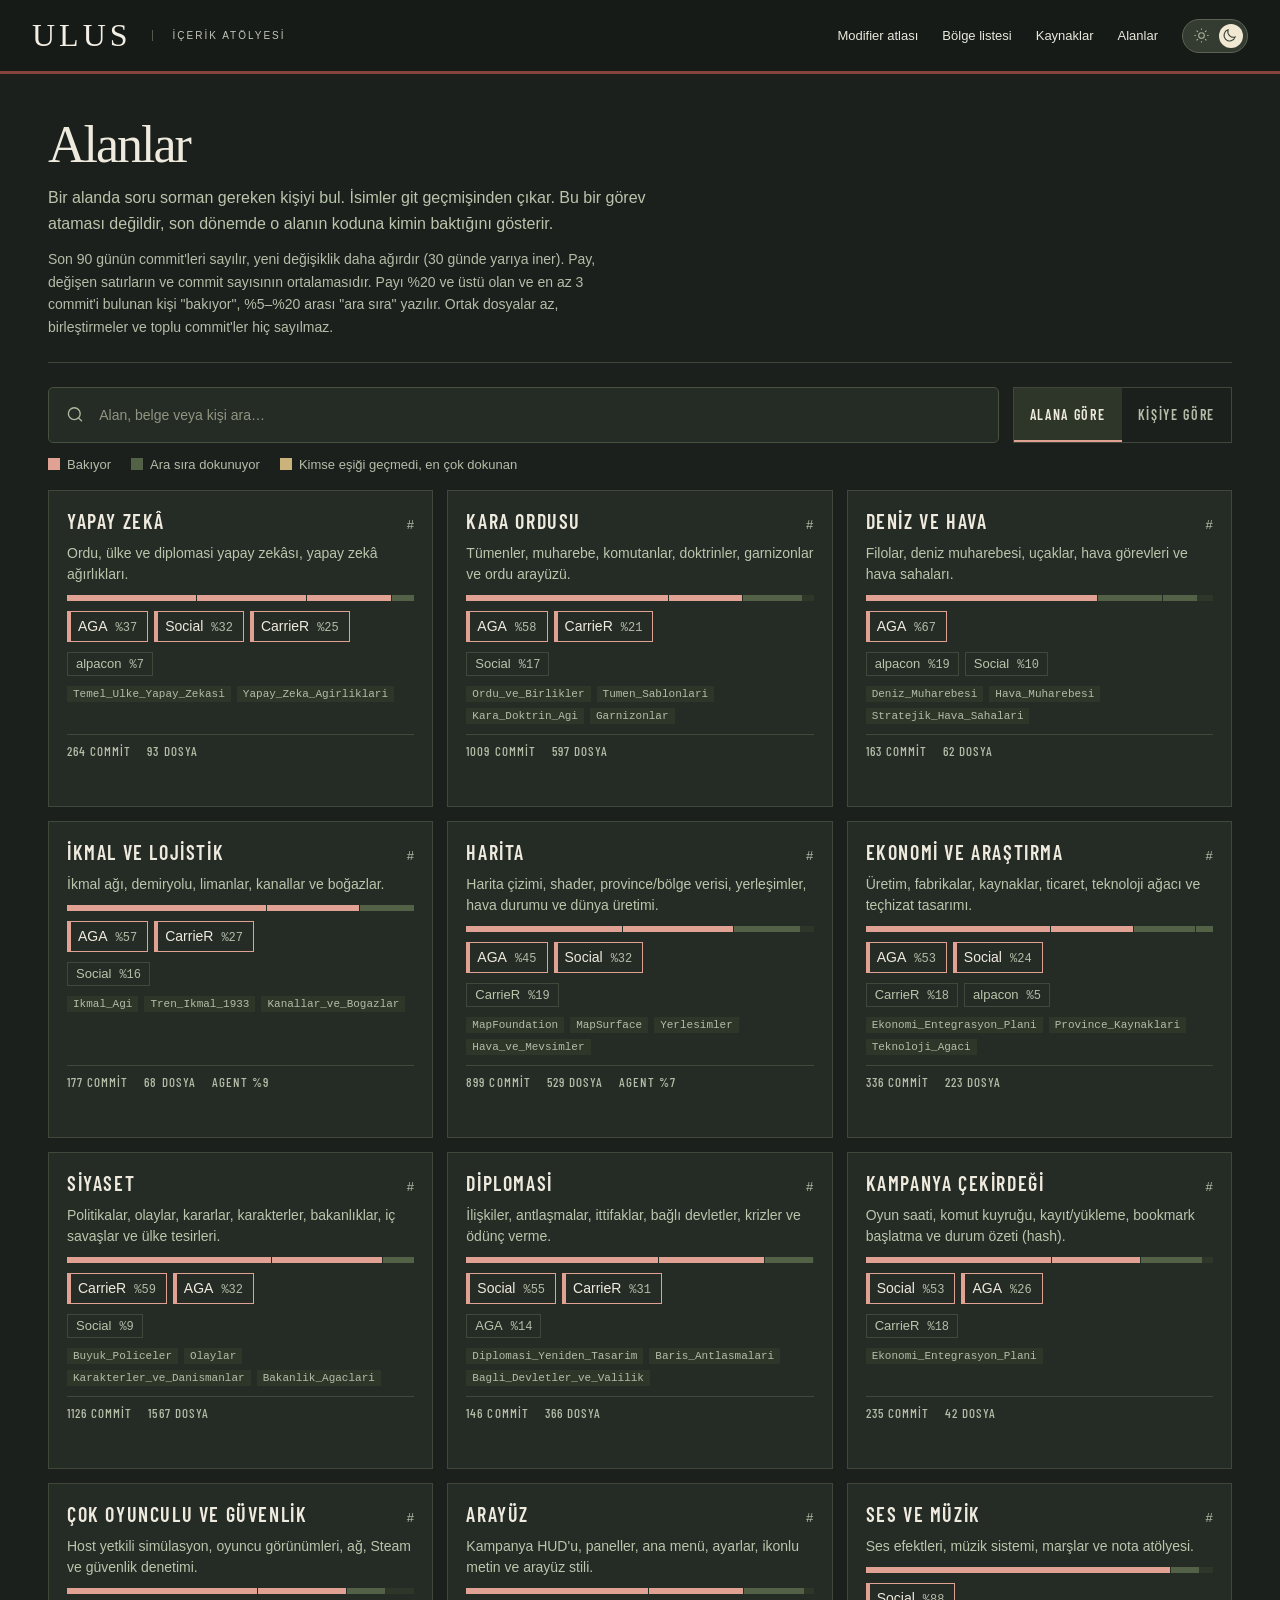
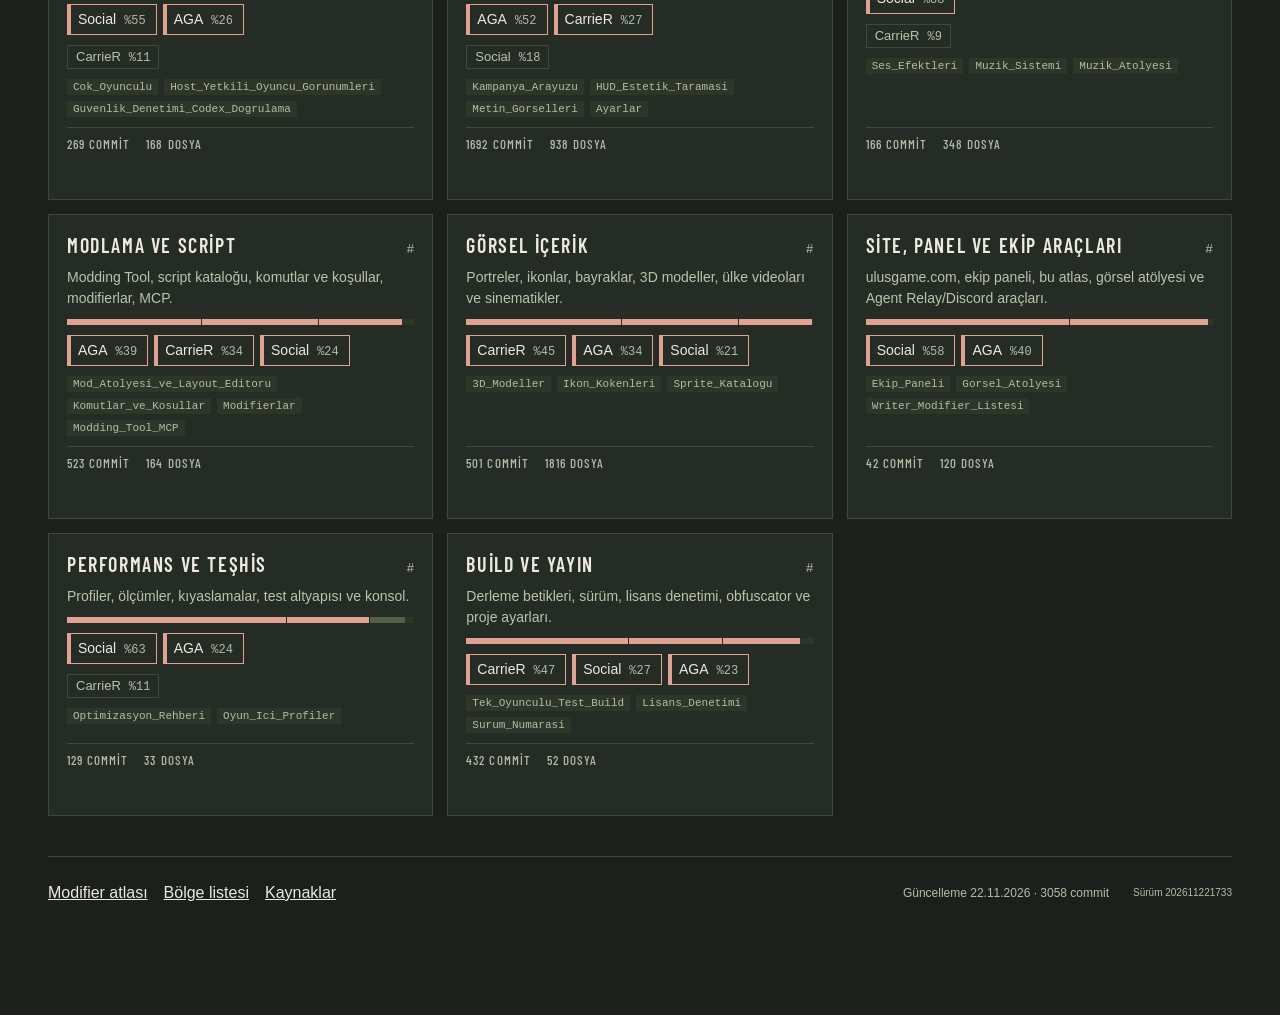
==== commit 677e47e0: "alan eşlemesi Yiğit Emre Katran git kimliği Social'a bağlandı; alanlar verisi yeniden üretildi.  Co-" ====
--- a/alanlar.html
+++ b/alanlar.html
@@ -6,18 +6,18 @@
   <meta name="theme-color" content="#0d181d">
   <meta name="description" content="ULUS ekibinde hangi alana son dönemde kimin baktığı: git geçmişinden yapay zekâ, ordu, harita, siyaset ve diğer alanlar.">
   <title>Alanlar · ULUS</title>
-  <script>window.ATLAS_VERSION='202611221728';(()=>{const check=()=>{try{fetch('version.json?t='+Date.now(),{cache:'no-store'}).then(r=>r.ok?r.json():null).then(v=>{if(!v||!v.version||v.version===window.ATLAS_VERSION)return;const u=new URL(location.href);if(u.searchParams.get('_v')===v.version)return;u.searchParams.set('_v',v.version);location.replace(u.href);}).catch(()=>{});}catch(e){}};check();addEventListener('pageshow',e=>{if(e.persisted)check();});document.addEventListener('visibilitychange',()=>{if(document.visibilityState==='visible')check();});document.addEventListener('DOMContentLoaded',()=>{for(const n of document.querySelectorAll('[data-atlas-version]'))n.textContent='Sürüm '+window.ATLAS_VERSION;});})();</script>
-  <script src="theme.js?v=202611221728"></script>
+  <script>window.ATLAS_VERSION='202611221733';(()=>{const check=()=>{try{fetch('version.json?t='+Date.now(),{cache:'no-store'}).then(r=>r.ok?r.json():null).then(v=>{if(!v||!v.version||v.version===window.ATLAS_VERSION)return;const u=new URL(location.href);if(u.searchParams.get('_v')===v.version)return;u.searchParams.set('_v',v.version);location.replace(u.href);}).catch(()=>{});}catch(e){}};check();addEventListener('pageshow',e=>{if(e.persisted)check();});document.addEventListener('visibilitychange',()=>{if(document.visibilityState==='visible')check();});document.addEventListener('DOMContentLoaded',()=>{for(const n of document.querySelectorAll('[data-atlas-version]'))n.textContent='Sürüm '+window.ATLAS_VERSION;});})();</script>
+  <script src="theme.js?v=202611221733"></script>
   <link rel="icon" href="favicon.svg" type="image/svg+xml">
   <link rel="preconnect" href="https://fonts.googleapis.com">
   <link rel="preconnect" href="https://fonts.gstatic.com" crossorigin>
   <link rel="stylesheet" href="https://fonts.googleapis.com/css2?family=Barlow+Condensed:wght@500;600&family=Barlow:wght@400;500&family=Oswald:wght@500;600&display=swap">
-  <link rel="stylesheet" href="style.css?v=202611221728">
-  <link rel="stylesheet" href="atlas.css?v=202611221728">
-  <link rel="stylesheet" href="theme.css?v=202611221728">
-  <link rel="stylesheet" href="areas.css?v=202611221728">
-  <script src="areas-data.js?v=202611221728" defer></script>
-  <script src="areas.js?v=202611221728" defer></script>
+  <link rel="stylesheet" href="style.css?v=202611221733">
+  <link rel="stylesheet" href="atlas.css?v=202611221733">
+  <link rel="stylesheet" href="theme.css?v=202611221733">
+  <link rel="stylesheet" href="areas.css?v=202611221733">
+  <script src="areas-data.js?v=202611221733" defer></script>
+  <script src="areas.js?v=202611221733" defer></script>
 </head>
 <body>
   <a class="skip-link" href="#areaCatalogue">Alanlara geç</a>
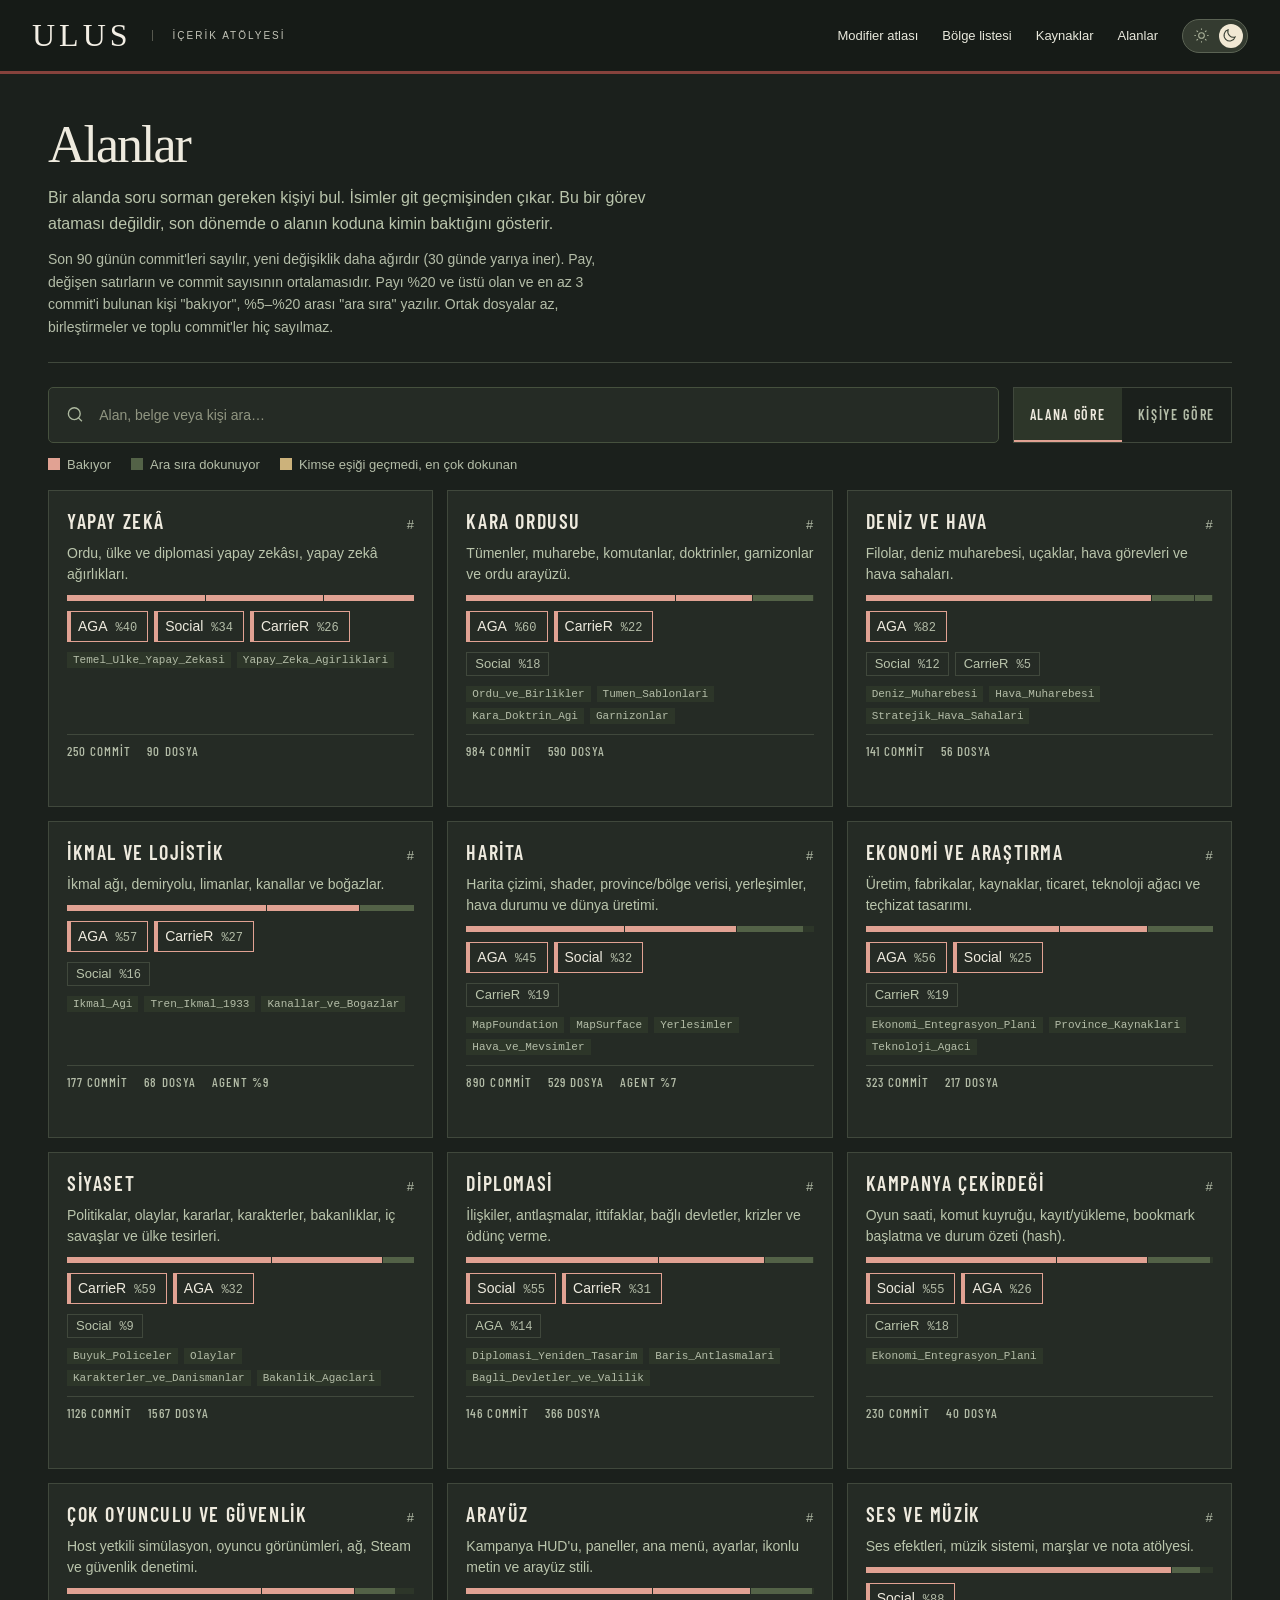
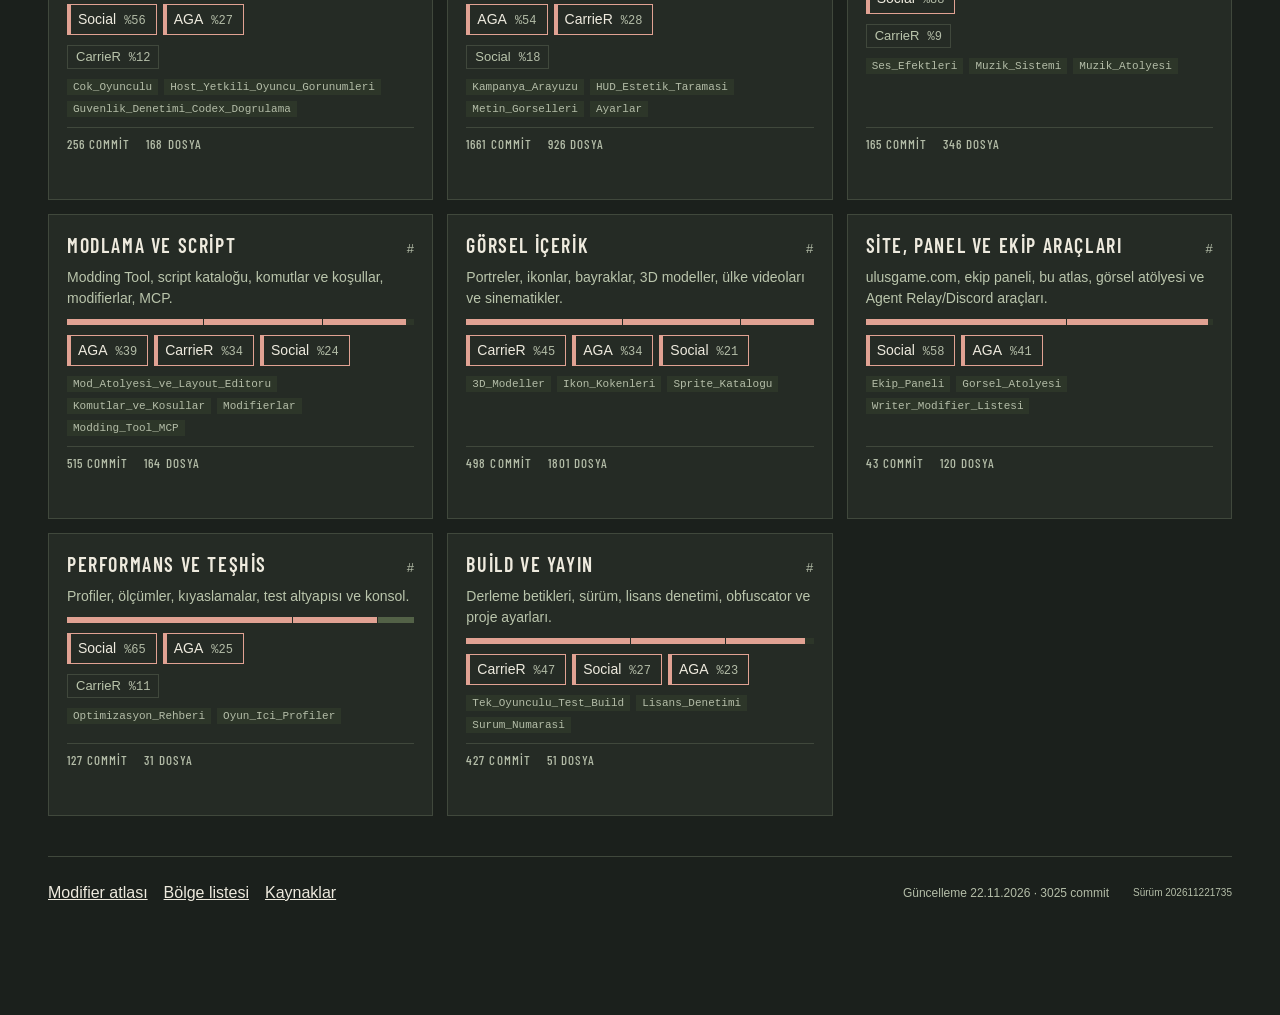
==== commit 2e624079: "ayrılan üye alpacon projeden ayrıldı; Alanlar verisinden çıkarıldı.  Co-Authored-By: Claude Opus 5.5" ====
--- a/alanlar.html
+++ b/alanlar.html
@@ -6,18 +6,18 @@
   <meta name="theme-color" content="#0d181d">
   <meta name="description" content="ULUS ekibinde hangi alana son dönemde kimin baktığı: git geçmişinden yapay zekâ, ordu, harita, siyaset ve diğer alanlar.">
   <title>Alanlar · ULUS</title>
-  <script>window.ATLAS_VERSION='202611221733';(()=>{const check=()=>{try{fetch('version.json?t='+Date.now(),{cache:'no-store'}).then(r=>r.ok?r.json():null).then(v=>{if(!v||!v.version||v.version===window.ATLAS_VERSION)return;const u=new URL(location.href);if(u.searchParams.get('_v')===v.version)return;u.searchParams.set('_v',v.version);location.replace(u.href);}).catch(()=>{});}catch(e){}};check();addEventListener('pageshow',e=>{if(e.persisted)check();});document.addEventListener('visibilitychange',()=>{if(document.visibilityState==='visible')check();});document.addEventListener('DOMContentLoaded',()=>{for(const n of document.querySelectorAll('[data-atlas-version]'))n.textContent='Sürüm '+window.ATLAS_VERSION;});})();</script>
-  <script src="theme.js?v=202611221733"></script>
+  <script>window.ATLAS_VERSION='202611221735';(()=>{const check=()=>{try{fetch('version.json?t='+Date.now(),{cache:'no-store'}).then(r=>r.ok?r.json():null).then(v=>{if(!v||!v.version||v.version===window.ATLAS_VERSION)return;const u=new URL(location.href);if(u.searchParams.get('_v')===v.version)return;u.searchParams.set('_v',v.version);location.replace(u.href);}).catch(()=>{});}catch(e){}};check();addEventListener('pageshow',e=>{if(e.persisted)check();});document.addEventListener('visibilitychange',()=>{if(document.visibilityState==='visible')check();});document.addEventListener('DOMContentLoaded',()=>{for(const n of document.querySelectorAll('[data-atlas-version]'))n.textContent='Sürüm '+window.ATLAS_VERSION;});})();</script>
+  <script src="theme.js?v=202611221735"></script>
   <link rel="icon" href="favicon.svg" type="image/svg+xml">
   <link rel="preconnect" href="https://fonts.googleapis.com">
   <link rel="preconnect" href="https://fonts.gstatic.com" crossorigin>
   <link rel="stylesheet" href="https://fonts.googleapis.com/css2?family=Barlow+Condensed:wght@500;600&family=Barlow:wght@400;500&family=Oswald:wght@500;600&display=swap">
-  <link rel="stylesheet" href="style.css?v=202611221733">
-  <link rel="stylesheet" href="atlas.css?v=202611221733">
-  <link rel="stylesheet" href="theme.css?v=202611221733">
-  <link rel="stylesheet" href="areas.css?v=202611221733">
-  <script src="areas-data.js?v=202611221733" defer></script>
-  <script src="areas.js?v=202611221733" defer></script>
+  <link rel="stylesheet" href="style.css?v=202611221735">
+  <link rel="stylesheet" href="atlas.css?v=202611221735">
+  <link rel="stylesheet" href="theme.css?v=202611221735">
+  <link rel="stylesheet" href="areas.css?v=202611221735">
+  <script src="areas-data.js?v=202611221735" defer></script>
+  <script src="areas.js?v=202611221735" defer></script>
 </head>
 <body>
   <a class="skip-link" href="#areaCatalogue">Alanlara geç</a>
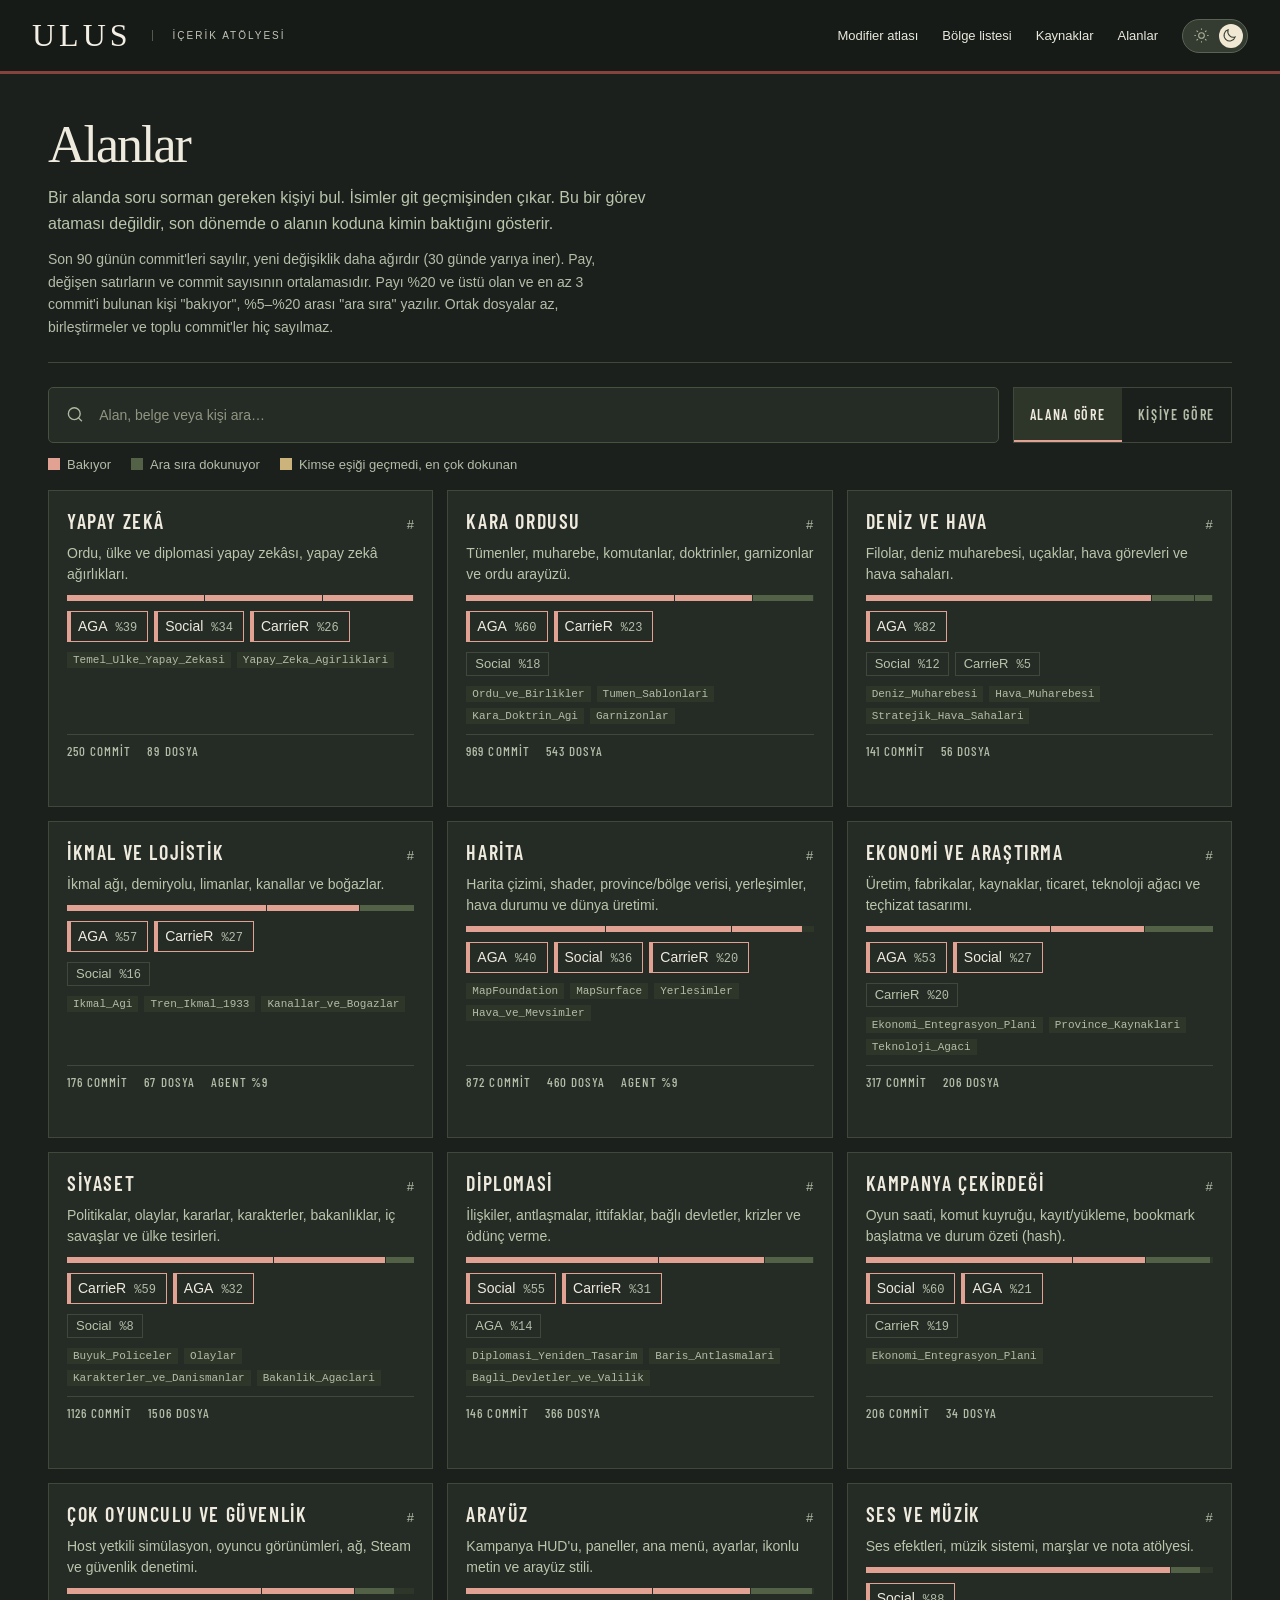
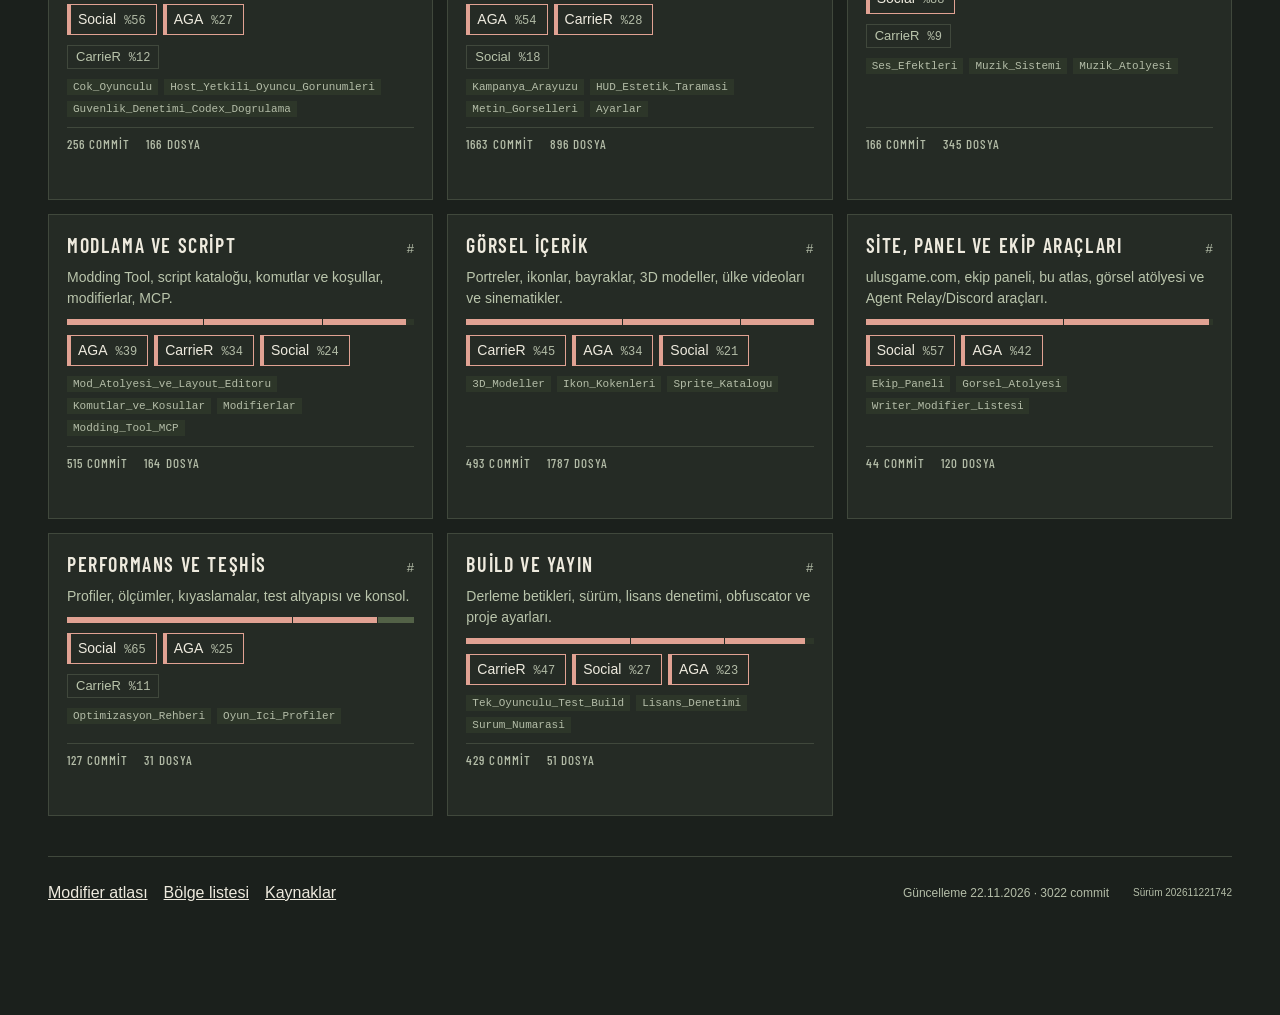
==== commit 073d902b: "1939 hariç Alanlar verisi 1939'a özel dosyalar sayılmadan yeniden üretildi.  Co-Authored-By: Claude " ====
--- a/alanlar.html
+++ b/alanlar.html
@@ -6,18 +6,18 @@
   <meta name="theme-color" content="#0d181d">
   <meta name="description" content="ULUS ekibinde hangi alana son dönemde kimin baktığı: git geçmişinden yapay zekâ, ordu, harita, siyaset ve diğer alanlar.">
   <title>Alanlar · ULUS</title>
-  <script>window.ATLAS_VERSION='202611221735';(()=>{const check=()=>{try{fetch('version.json?t='+Date.now(),{cache:'no-store'}).then(r=>r.ok?r.json():null).then(v=>{if(!v||!v.version||v.version===window.ATLAS_VERSION)return;const u=new URL(location.href);if(u.searchParams.get('_v')===v.version)return;u.searchParams.set('_v',v.version);location.replace(u.href);}).catch(()=>{});}catch(e){}};check();addEventListener('pageshow',e=>{if(e.persisted)check();});document.addEventListener('visibilitychange',()=>{if(document.visibilityState==='visible')check();});document.addEventListener('DOMContentLoaded',()=>{for(const n of document.querySelectorAll('[data-atlas-version]'))n.textContent='Sürüm '+window.ATLAS_VERSION;});})();</script>
-  <script src="theme.js?v=202611221735"></script>
+  <script>window.ATLAS_VERSION='202611221742';(()=>{const check=()=>{try{fetch('version.json?t='+Date.now(),{cache:'no-store'}).then(r=>r.ok?r.json():null).then(v=>{if(!v||!v.version||v.version===window.ATLAS_VERSION)return;const u=new URL(location.href);if(u.searchParams.get('_v')===v.version)return;u.searchParams.set('_v',v.version);location.replace(u.href);}).catch(()=>{});}catch(e){}};check();addEventListener('pageshow',e=>{if(e.persisted)check();});document.addEventListener('visibilitychange',()=>{if(document.visibilityState==='visible')check();});document.addEventListener('DOMContentLoaded',()=>{for(const n of document.querySelectorAll('[data-atlas-version]'))n.textContent='Sürüm '+window.ATLAS_VERSION;});})();</script>
+  <script src="theme.js?v=202611221742"></script>
   <link rel="icon" href="favicon.svg" type="image/svg+xml">
   <link rel="preconnect" href="https://fonts.googleapis.com">
   <link rel="preconnect" href="https://fonts.gstatic.com" crossorigin>
   <link rel="stylesheet" href="https://fonts.googleapis.com/css2?family=Barlow+Condensed:wght@500;600&family=Barlow:wght@400;500&family=Oswald:wght@500;600&display=swap">
-  <link rel="stylesheet" href="style.css?v=202611221735">
-  <link rel="stylesheet" href="atlas.css?v=202611221735">
-  <link rel="stylesheet" href="theme.css?v=202611221735">
-  <link rel="stylesheet" href="areas.css?v=202611221735">
-  <script src="areas-data.js?v=202611221735" defer></script>
-  <script src="areas.js?v=202611221735" defer></script>
+  <link rel="stylesheet" href="style.css?v=202611221742">
+  <link rel="stylesheet" href="atlas.css?v=202611221742">
+  <link rel="stylesheet" href="theme.css?v=202611221742">
+  <link rel="stylesheet" href="areas.css?v=202611221742">
+  <script src="areas-data.js?v=202611221742" defer></script>
+  <script src="areas.js?v=202611221742" defer></script>
 </head>
 <body>
   <a class="skip-link" href="#areaCatalogue">Alanlara geç</a>
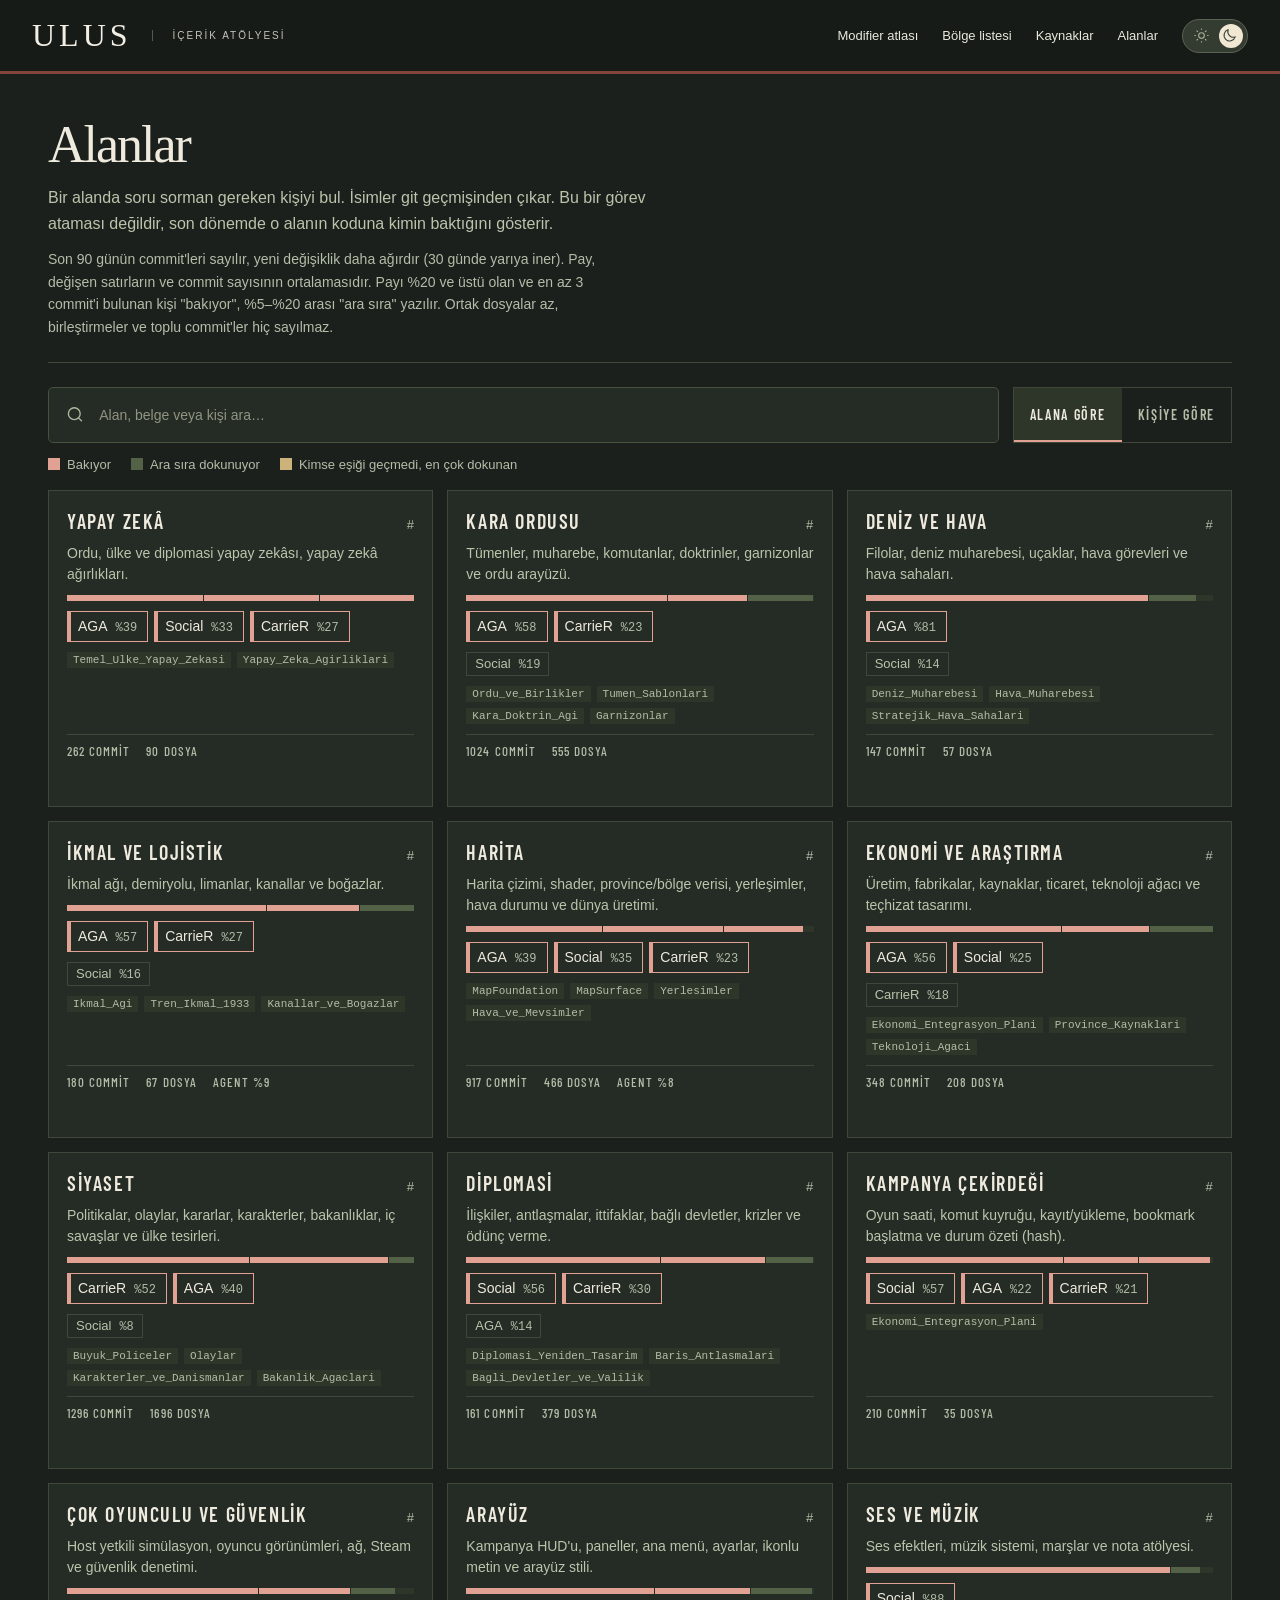
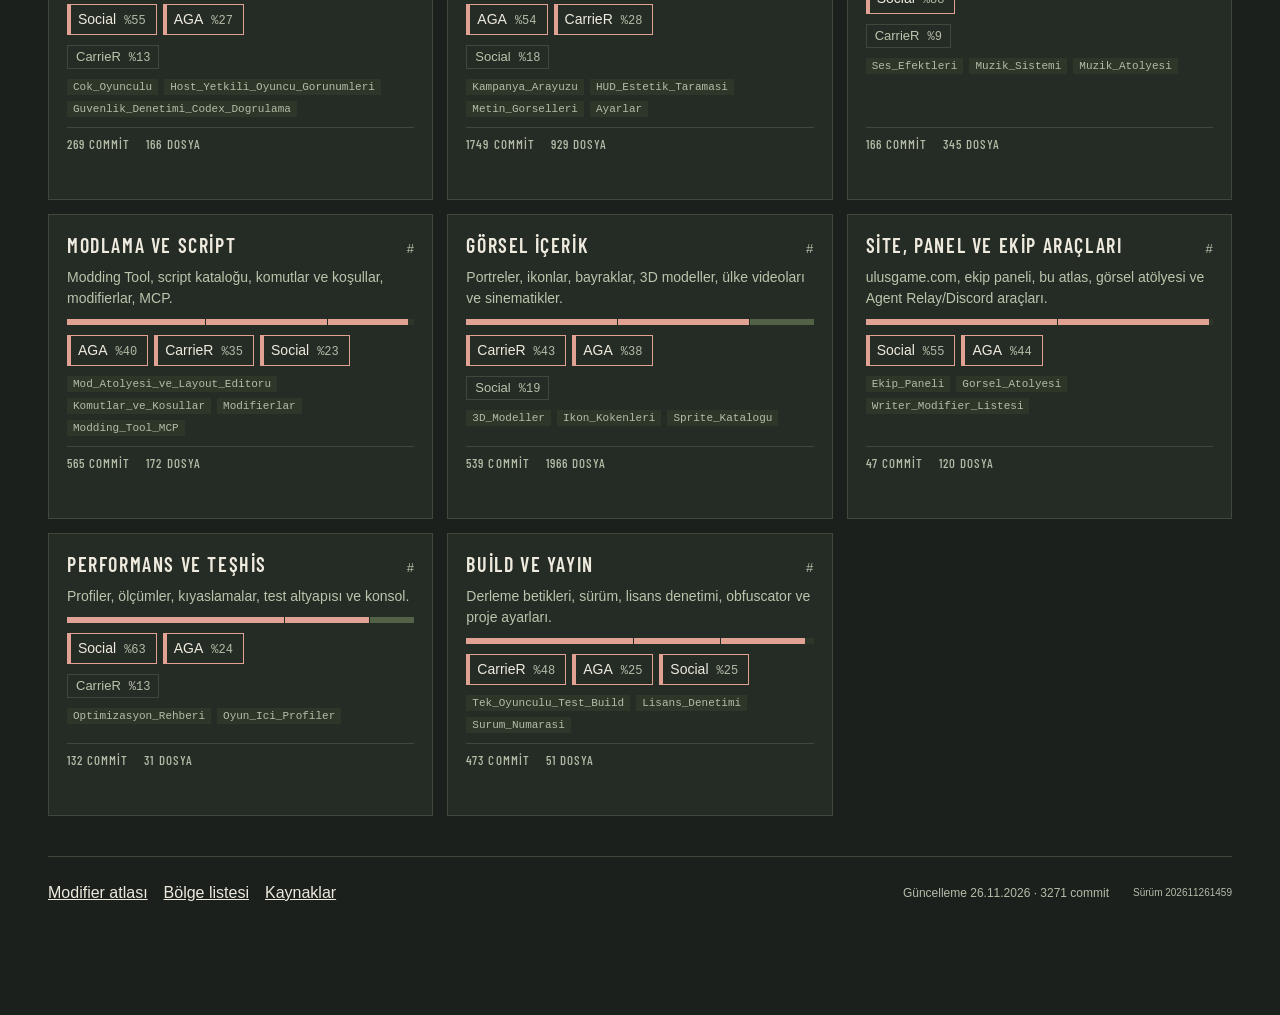
==== commit c3a03aa4: "harita güncellemesi Bölge listesi, bölge/province haritaları ve province kartları 26 Kasım harita ve" ====
--- a/alanlar.html
+++ b/alanlar.html
@@ -6,18 +6,18 @@
   <meta name="theme-color" content="#0d181d">
   <meta name="description" content="ULUS ekibinde hangi alana son dönemde kimin baktığı: git geçmişinden yapay zekâ, ordu, harita, siyaset ve diğer alanlar.">
   <title>Alanlar · ULUS</title>
-  <script>window.ATLAS_VERSION='202611221742';(()=>{const check=()=>{try{fetch('version.json?t='+Date.now(),{cache:'no-store'}).then(r=>r.ok?r.json():null).then(v=>{if(!v||!v.version||v.version===window.ATLAS_VERSION)return;const u=new URL(location.href);if(u.searchParams.get('_v')===v.version)return;u.searchParams.set('_v',v.version);location.replace(u.href);}).catch(()=>{});}catch(e){}};check();addEventListener('pageshow',e=>{if(e.persisted)check();});document.addEventListener('visibilitychange',()=>{if(document.visibilityState==='visible')check();});document.addEventListener('DOMContentLoaded',()=>{for(const n of document.querySelectorAll('[data-atlas-version]'))n.textContent='Sürüm '+window.ATLAS_VERSION;});})();</script>
-  <script src="theme.js?v=202611221742"></script>
+  <script>window.ATLAS_VERSION='202611261459';(()=>{const check=()=>{try{fetch('version.json?t='+Date.now(),{cache:'no-store'}).then(r=>r.ok?r.json():null).then(v=>{if(!v||!v.version||v.version===window.ATLAS_VERSION)return;const u=new URL(location.href);if(u.searchParams.get('_v')===v.version)return;u.searchParams.set('_v',v.version);location.replace(u.href);}).catch(()=>{});}catch(e){}};check();addEventListener('pageshow',e=>{if(e.persisted)check();});document.addEventListener('visibilitychange',()=>{if(document.visibilityState==='visible')check();});document.addEventListener('DOMContentLoaded',()=>{for(const n of document.querySelectorAll('[data-atlas-version]'))n.textContent='Sürüm '+window.ATLAS_VERSION;});})();</script>
+  <script src="theme.js?v=202611261459"></script>
   <link rel="icon" href="favicon.svg" type="image/svg+xml">
   <link rel="preconnect" href="https://fonts.googleapis.com">
   <link rel="preconnect" href="https://fonts.gstatic.com" crossorigin>
   <link rel="stylesheet" href="https://fonts.googleapis.com/css2?family=Barlow+Condensed:wght@500;600&family=Barlow:wght@400;500&family=Oswald:wght@500;600&display=swap">
-  <link rel="stylesheet" href="style.css?v=202611221742">
-  <link rel="stylesheet" href="atlas.css?v=202611221742">
-  <link rel="stylesheet" href="theme.css?v=202611221742">
-  <link rel="stylesheet" href="areas.css?v=202611221742">
-  <script src="areas-data.js?v=202611221742" defer></script>
-  <script src="areas.js?v=202611221742" defer></script>
+  <link rel="stylesheet" href="style.css?v=202611261459">
+  <link rel="stylesheet" href="atlas.css?v=202611261459">
+  <link rel="stylesheet" href="theme.css?v=202611261459">
+  <link rel="stylesheet" href="areas.css?v=202611261459">
+  <script src="areas-data.js?v=202611261459" defer></script>
+  <script src="areas.js?v=202611261459" defer></script>
 </head>
 <body>
   <a class="skip-link" href="#areaCatalogue">Alanlara geç</a>
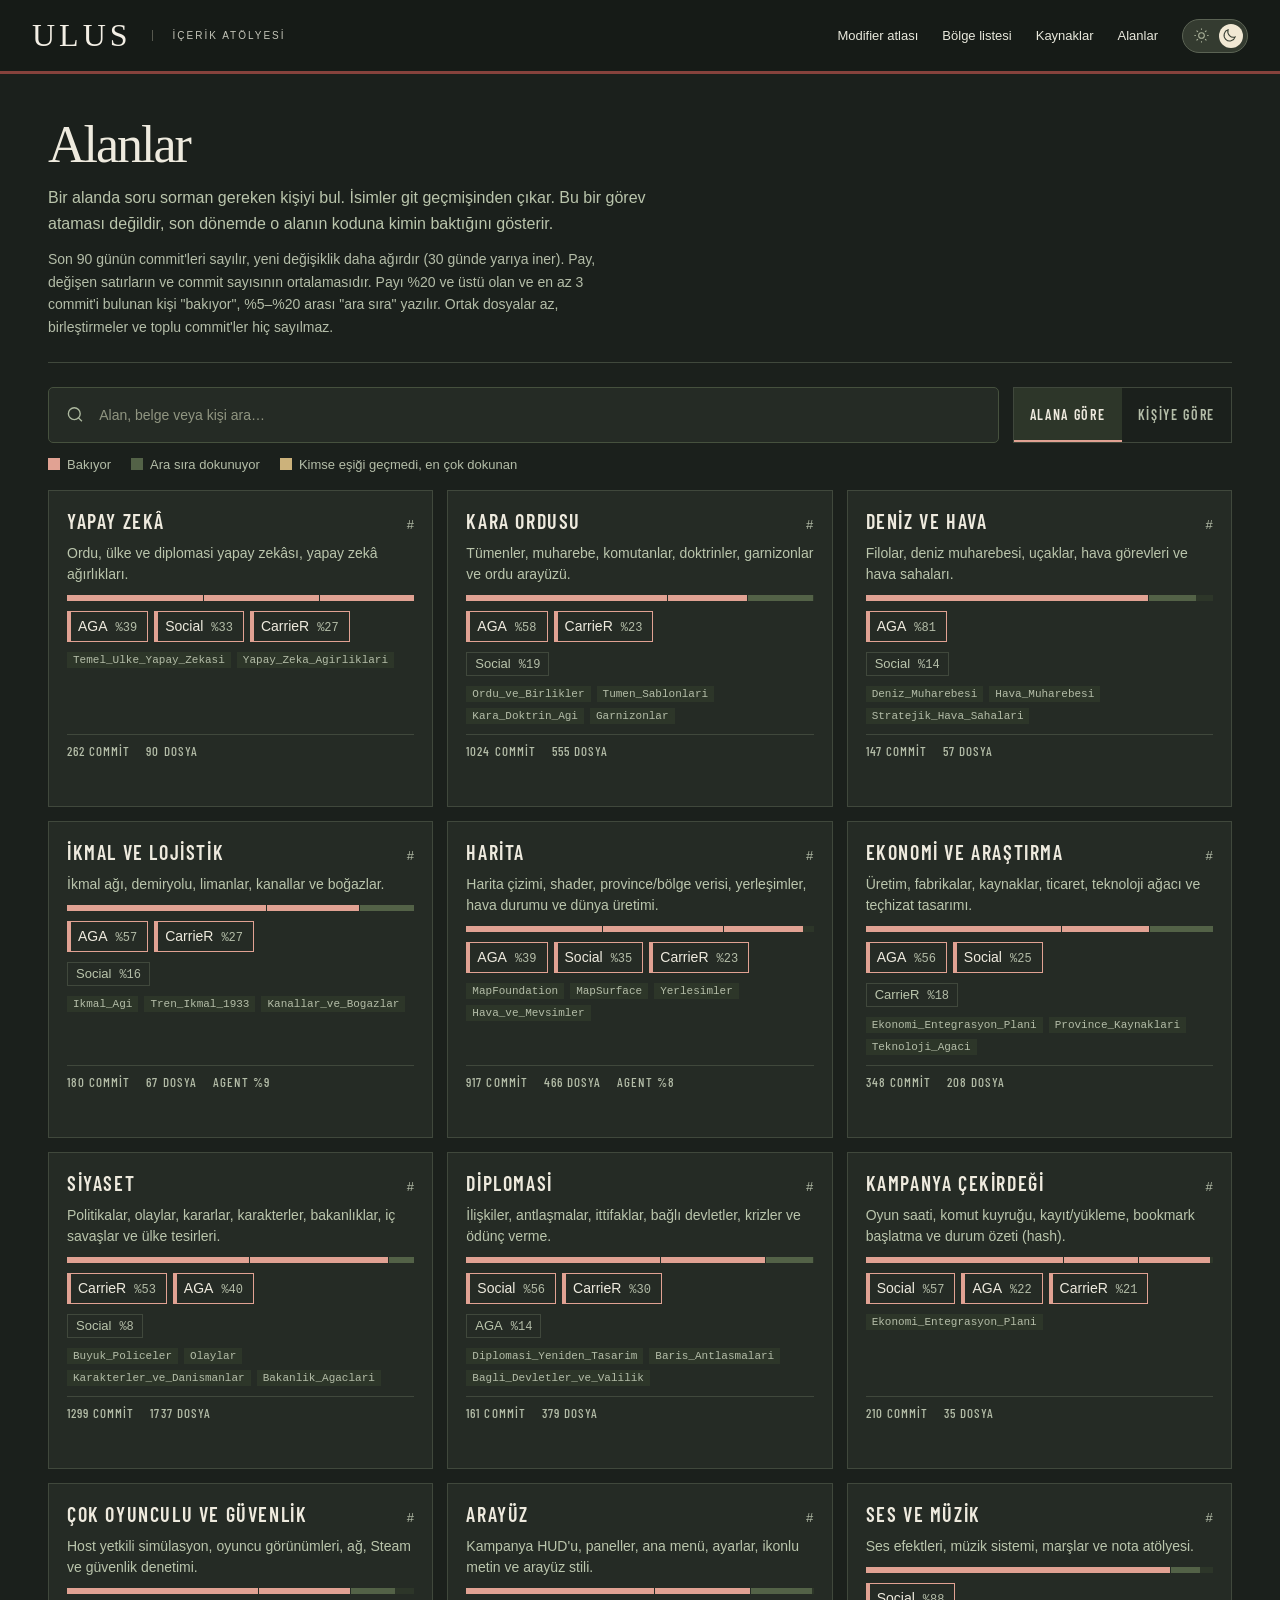
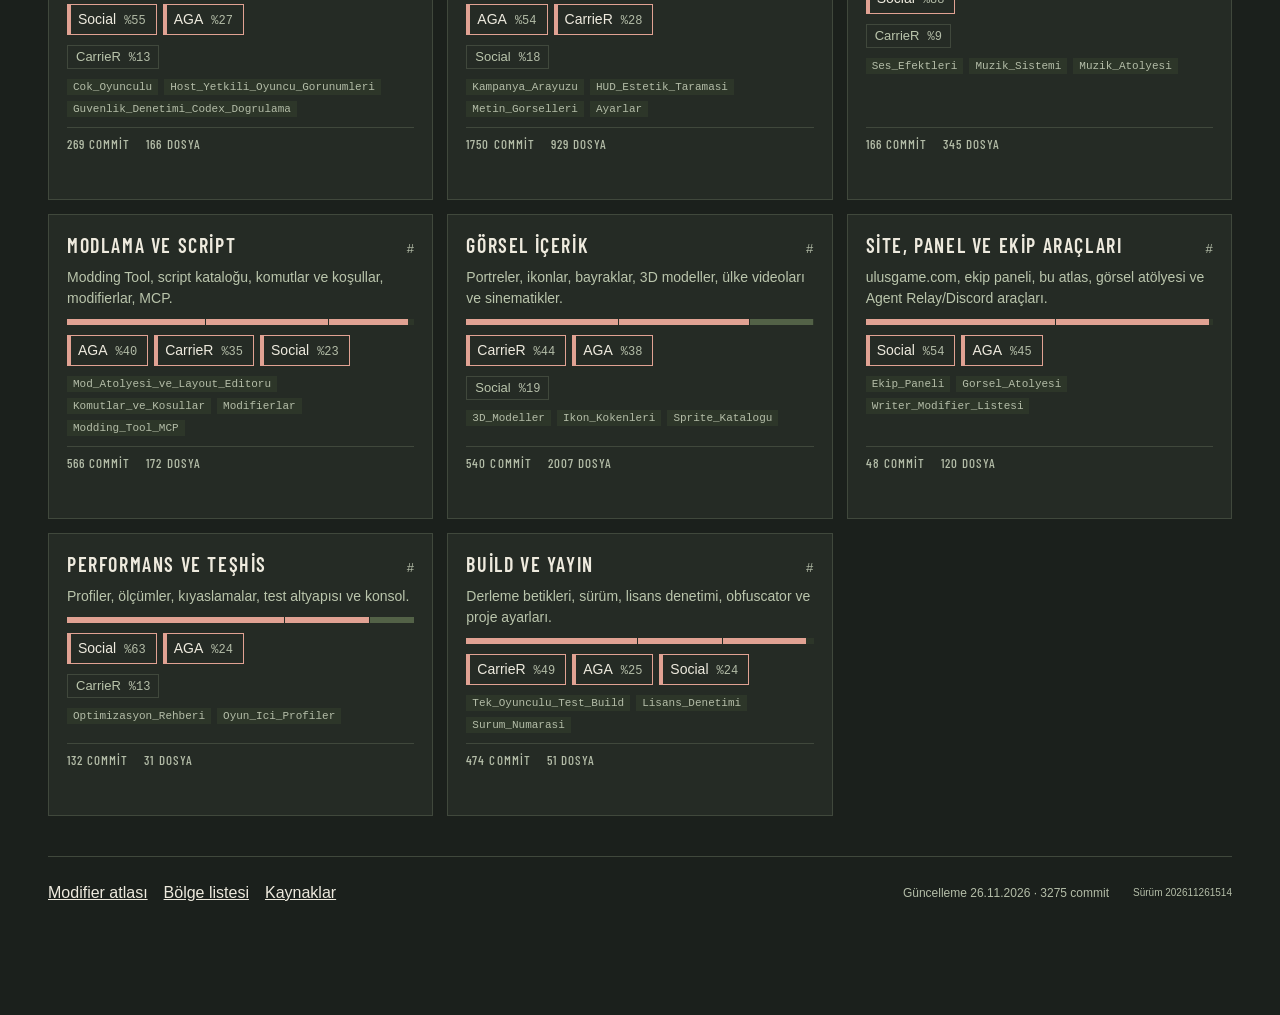
==== commit 3ea5af32: "atlas güncellemesi Atlas verisi oyun dosyalarından yeniden üretildi (publish.py), sürüm 202611261514" ====
--- a/alanlar.html
+++ b/alanlar.html
@@ -6,18 +6,18 @@
   <meta name="theme-color" content="#0d181d">
   <meta name="description" content="ULUS ekibinde hangi alana son dönemde kimin baktığı: git geçmişinden yapay zekâ, ordu, harita, siyaset ve diğer alanlar.">
   <title>Alanlar · ULUS</title>
-  <script>window.ATLAS_VERSION='202611261459';(()=>{const check=()=>{try{fetch('version.json?t='+Date.now(),{cache:'no-store'}).then(r=>r.ok?r.json():null).then(v=>{if(!v||!v.version||v.version===window.ATLAS_VERSION)return;const u=new URL(location.href);if(u.searchParams.get('_v')===v.version)return;u.searchParams.set('_v',v.version);location.replace(u.href);}).catch(()=>{});}catch(e){}};check();addEventListener('pageshow',e=>{if(e.persisted)check();});document.addEventListener('visibilitychange',()=>{if(document.visibilityState==='visible')check();});document.addEventListener('DOMContentLoaded',()=>{for(const n of document.querySelectorAll('[data-atlas-version]'))n.textContent='Sürüm '+window.ATLAS_VERSION;});})();</script>
-  <script src="theme.js?v=202611261459"></script>
+  <script>window.ATLAS_VERSION='202611261514';(()=>{const check=()=>{try{fetch('version.json?t='+Date.now(),{cache:'no-store'}).then(r=>r.ok?r.json():null).then(v=>{if(!v||!v.version||v.version===window.ATLAS_VERSION)return;const u=new URL(location.href);if(u.searchParams.get('_v')===v.version)return;u.searchParams.set('_v',v.version);location.replace(u.href);}).catch(()=>{});}catch(e){}};check();addEventListener('pageshow',e=>{if(e.persisted)check();});document.addEventListener('visibilitychange',()=>{if(document.visibilityState==='visible')check();});document.addEventListener('DOMContentLoaded',()=>{for(const n of document.querySelectorAll('[data-atlas-version]'))n.textContent='Sürüm '+window.ATLAS_VERSION;});})();</script>
+  <script src="theme.js?v=202611261514"></script>
   <link rel="icon" href="favicon.svg" type="image/svg+xml">
   <link rel="preconnect" href="https://fonts.googleapis.com">
   <link rel="preconnect" href="https://fonts.gstatic.com" crossorigin>
   <link rel="stylesheet" href="https://fonts.googleapis.com/css2?family=Barlow+Condensed:wght@500;600&family=Barlow:wght@400;500&family=Oswald:wght@500;600&display=swap">
-  <link rel="stylesheet" href="style.css?v=202611261459">
-  <link rel="stylesheet" href="atlas.css?v=202611261459">
-  <link rel="stylesheet" href="theme.css?v=202611261459">
-  <link rel="stylesheet" href="areas.css?v=202611261459">
-  <script src="areas-data.js?v=202611261459" defer></script>
-  <script src="areas.js?v=202611261459" defer></script>
+  <link rel="stylesheet" href="style.css?v=202611261514">
+  <link rel="stylesheet" href="atlas.css?v=202611261514">
+  <link rel="stylesheet" href="theme.css?v=202611261514">
+  <link rel="stylesheet" href="areas.css?v=202611261514">
+  <script src="areas-data.js?v=202611261514" defer></script>
+  <script src="areas.js?v=202611261514" defer></script>
 </head>
 <body>
   <a class="skip-link" href="#areaCatalogue">Alanlara geç</a>
